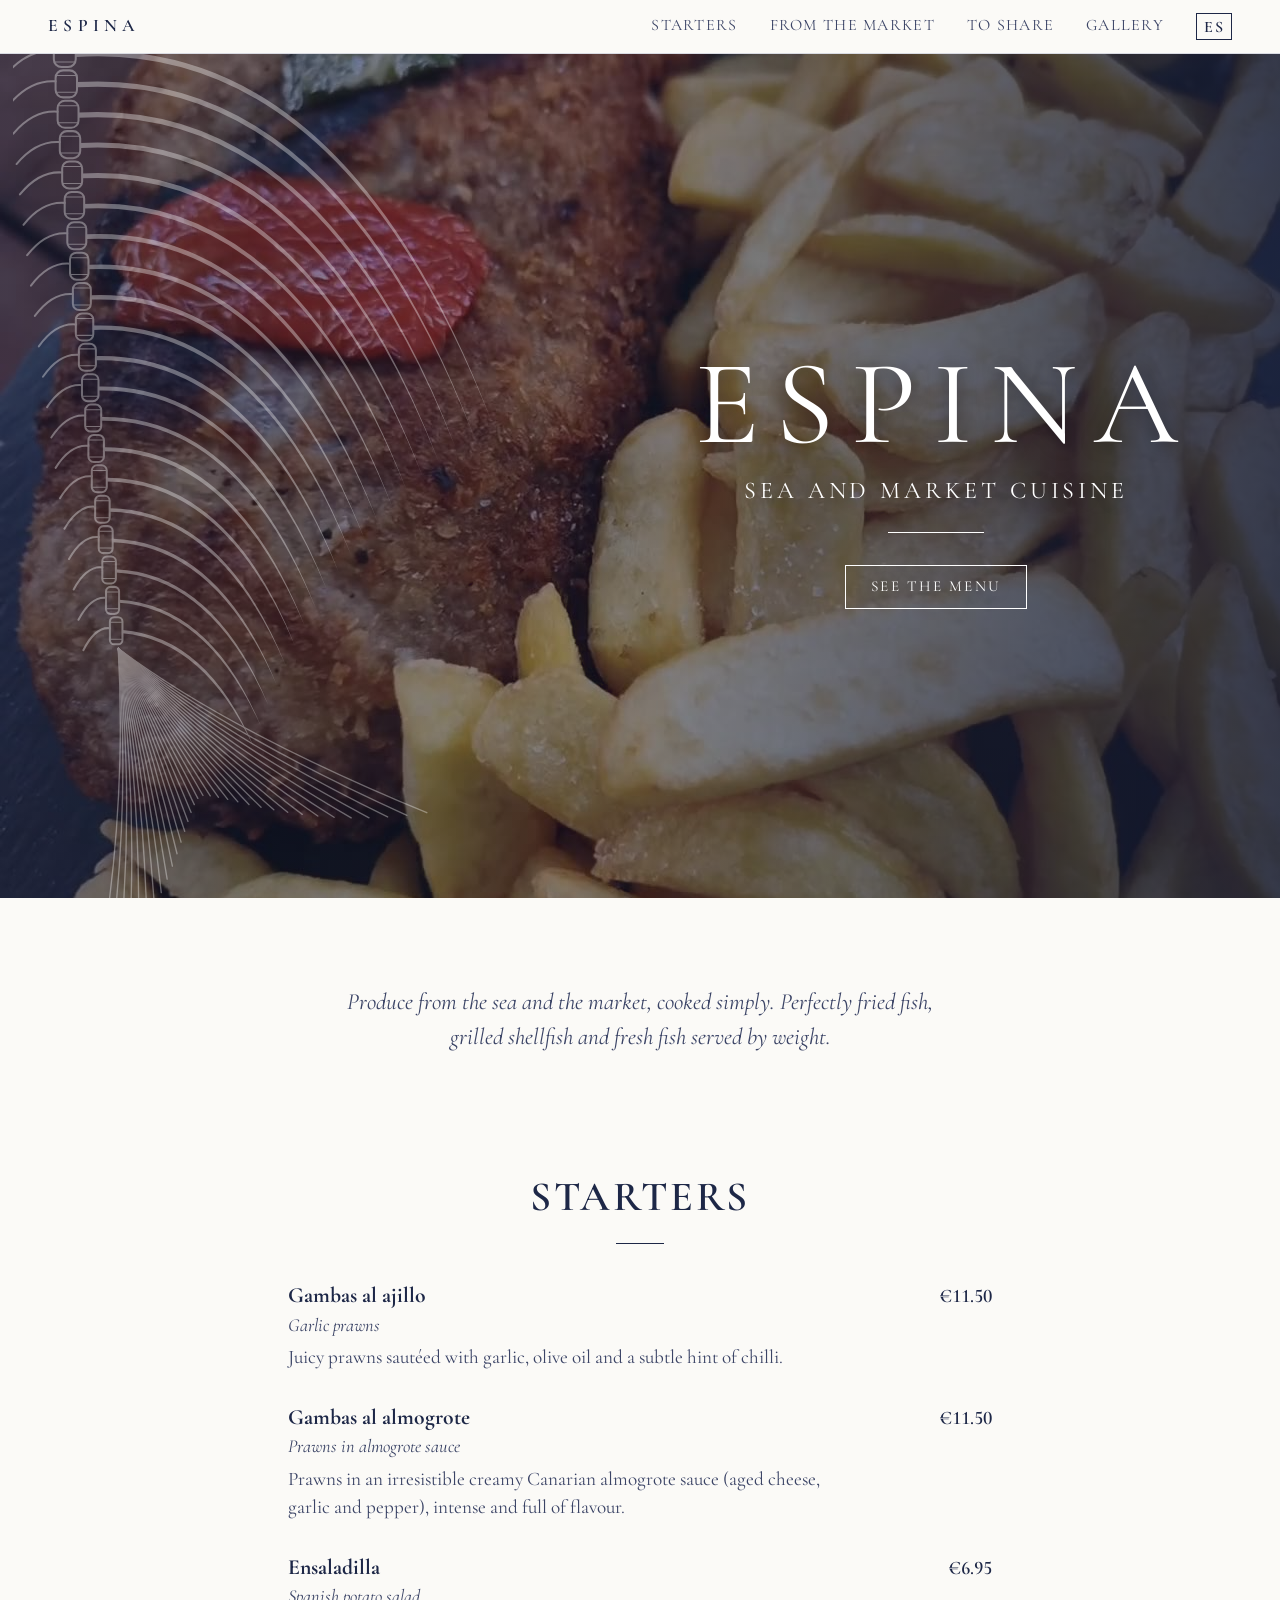
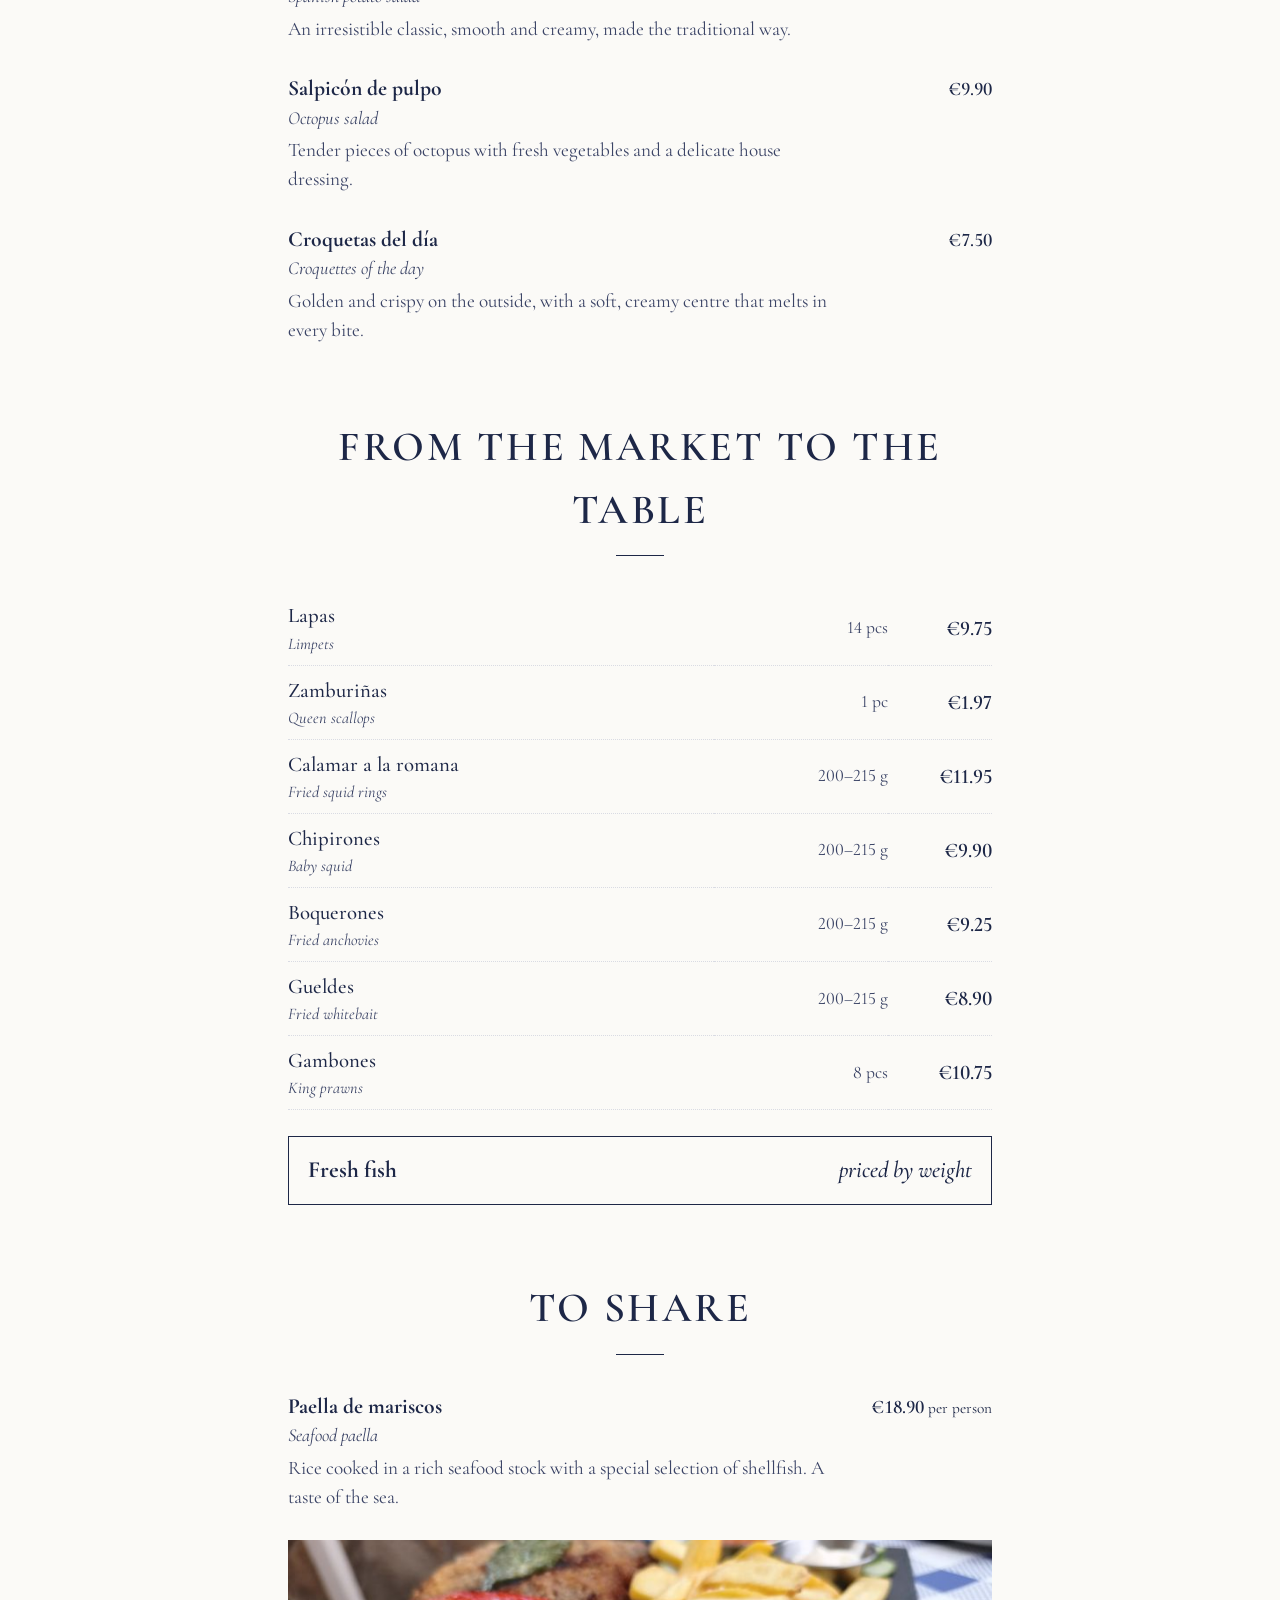
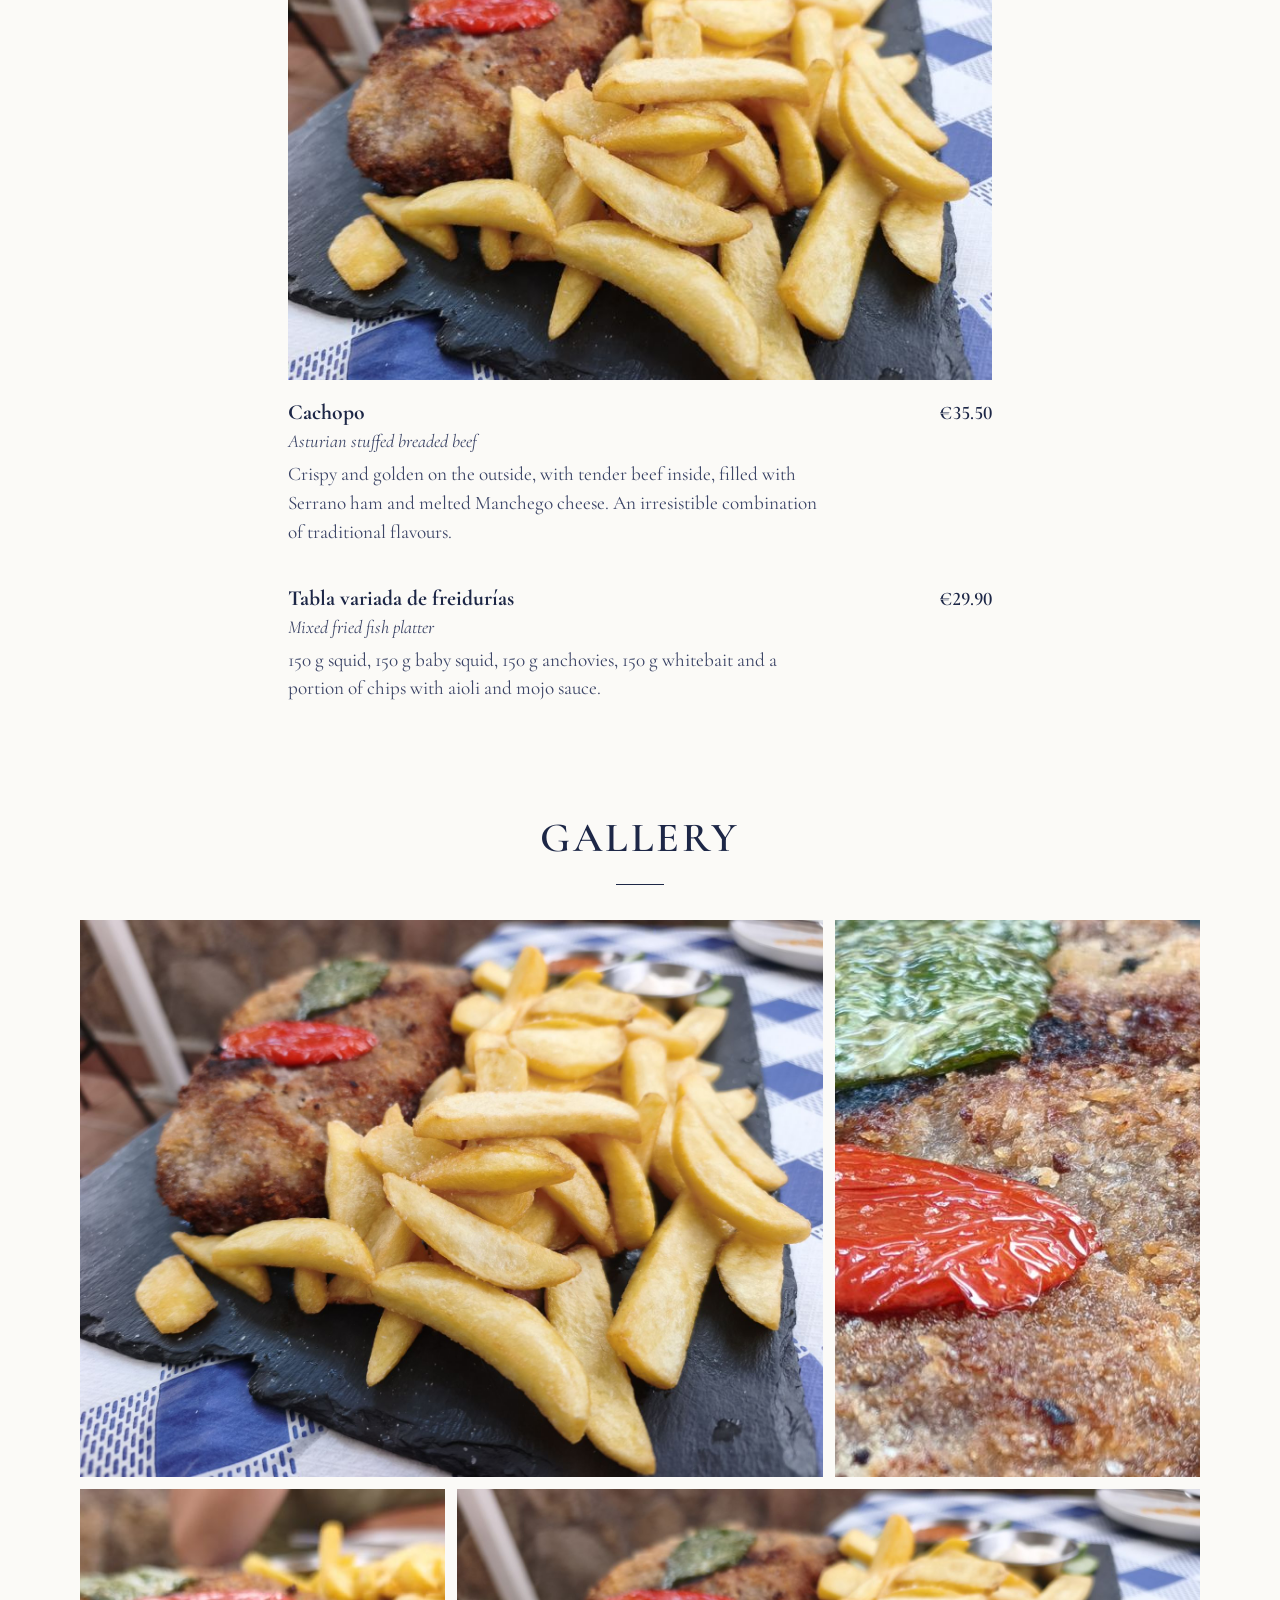
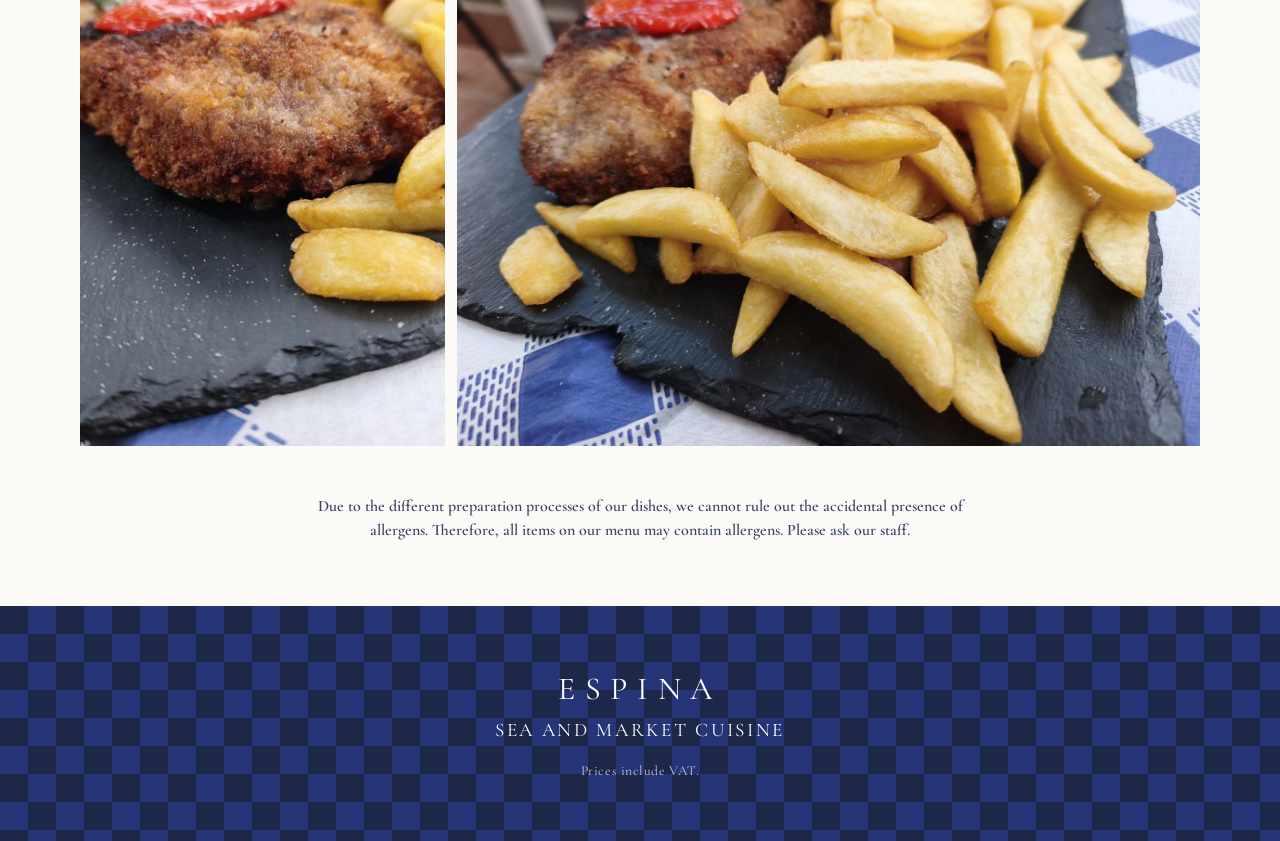
==== en/index.html @ ca4fada1 "Añade versión en inglés y selector de idioma ES/EN Co-Authored-By: Claude Opus 5.5 <noreply@anthropi" ====
<!doctype html>
<html lang="en">
<head>
  <meta charset="utf-8">
  <meta name="viewport" content="width=device-width, initial-scale=1">
  <title>Espina · Sea and market cuisine</title>
  <meta name="description" content="Espina, sea and market cuisine. Garlic prawns, limpets, queen scallops, fresh fish by weight, seafood paella and a mixed fried fish platter.">
  <meta property="og:title" content="Espina · Sea and market cuisine">
  <meta property="og:description" content="Produce from the sea and the market, straight to your table.">
  <meta property="og:image" content="../assets/img/cachopo-mesa.jpg">
  <link rel="alternate" hreflang="es" href="../">
  <link rel="alternate" hreflang="en" href="./">
  <link rel="icon" href="../assets/favicon.svg" type="image/svg+xml">
  <link rel="preconnect" href="https://fonts.googleapis.com">
  <link rel="preconnect" href="https://fonts.gstatic.com" crossorigin>
  <link href="https://fonts.googleapis.com/css2?family=Cormorant+Garamond:ital,wght@0,400;0,500;0,600;0,700;1,400&display=swap" rel="stylesheet">
  <link rel="stylesheet" href="../styles.css">
</head>
<body>
  <header class="nav">
    <a class="nav__brand" href="#home">Espina</a>
    <nav aria-label="Sections">
      <a href="#starters">Starters</a>
      <a href="#market"><span class="hide-sm">From the </span>market</a>
      <a href="#sharing"><span class="hide-sm">To </span>share</a>
      <a href="#gallery">Gallery</a>
      <a class="nav__lang" href="../" hreflang="es" lang="es" title="Versión en español">ES</a>
    </nav>
  </header>

  <main>
    <section class="hero" id="home">
      <video class="hero__video" autoplay muted loop playsinline preload="auto" poster="../assets/video/cabecera-poster.jpg" aria-hidden="true">
        <source src="../assets/video/cabecera.mp4" type="video/mp4">
      </video>
      <img class="hero__art" src="../assets/espina.svg" alt="">
      <div class="hero__text">
        <h1>Espina</h1>
        <p class="hero__tag">Sea and market cuisine</p>
        <span class="rule" aria-hidden="true"></span>
        <a class="btn" href="#menu">See the menu</a>
      </div>
    </section>

    <section class="intro">
      <p>Produce from the sea and the market, cooked simply. Perfectly fried fish, grilled shellfish and fresh fish served by weight.</p>
    </section>

    <div class="carta" id="menu">
      <section class="menu" id="starters">
        <h2>Starters</h2>
        <ul class="dishes">
          <li class="dish">
            <div class="dish__head"><h3>Gambas al ajillo <span class="dish__alt">Garlic prawns</span></h3><span class="price">€11.50</span></div>
            <p>Juicy prawns sautéed with garlic, olive oil and a subtle hint of chilli.</p>
          </li>
          <li class="dish">
            <div class="dish__head"><h3>Gambas al almogrote <span class="dish__alt">Prawns in almogrote sauce</span></h3><span class="price">€11.50</span></div>
            <p>Prawns in an irresistible creamy Canarian almogrote sauce (aged cheese, garlic and pepper), intense and full of flavour.</p>
          </li>
          <li class="dish">
            <div class="dish__head"><h3>Ensaladilla <span class="dish__alt">Spanish potato salad</span></h3><span class="price">€6.95</span></div>
            <p>An irresistible classic, smooth and creamy, made the traditional way.</p>
          </li>
          <li class="dish">
            <div class="dish__head"><h3>Salpicón de pulpo <span class="dish__alt">Octopus salad</span></h3><span class="price">€9.90</span></div>
            <p>Tender pieces of octopus with fresh vegetables and a delicate house dressing.</p>
          </li>
          <li class="dish">
            <div class="dish__head"><h3>Croquetas del día <span class="dish__alt">Croquettes of the day</span></h3><span class="price">€7.50</span></div>
            <p>Golden and crispy on the outside, with a soft, creamy centre that melts in every bite.</p>
          </li>
        </ul>
      </section>

      <section class="menu" id="market">
        <h2>From the market to the table</h2>
        <table class="market">
          <caption class="sr-only">Market dishes with quantity and price</caption>
          <thead class="sr-only"><tr><th>Dish</th><th>Quantity</th><th>Price</th></tr></thead>
          <tbody>
            <tr><th scope="row">Lapas <span class="dish__alt">Limpets</span></th><td>14 pcs</td><td class="price">€9.75</td></tr>
            <tr><th scope="row">Zamburiñas <span class="dish__alt">Queen scallops</span></th><td>1 pc</td><td class="price">€1.97</td></tr>
            <tr><th scope="row">Calamar a la romana <span class="dish__alt">Fried squid rings</span></th><td>200–215 g</td><td class="price">€11.95</td></tr>
            <tr><th scope="row">Chipirones <span class="dish__alt">Baby squid</span></th><td>200–215 g</td><td class="price">€9.90</td></tr>
            <tr><th scope="row">Boquerones <span class="dish__alt">Fried anchovies</span></th><td>200–215 g</td><td class="price">€9.25</td></tr>
            <tr><th scope="row">Gueldes <span class="dish__alt">Fried whitebait</span></th><td>200–215 g</td><td class="price">€8.90</td></tr>
            <tr><th scope="row">Gambones <span class="dish__alt">King prawns</span></th><td>8 pcs</td><td class="price">€10.75</td></tr>
          </tbody>
        </table>
        <div class="fresh">
          <span>Fresh fish</span>
          <span>priced by weight</span>
        </div>
      </section>

      <section class="menu" id="sharing">
        <h2>To share</h2>
        <ul class="dishes">
          <li class="dish">
            <div class="dish__head"><h3>Paella de mariscos <span class="dish__alt">Seafood paella</span></h3><span class="price">€18.90 <small>per person</small></span></div>
            <p>Rice cooked in a rich seafood stock with a special selection of shellfish. A taste of the sea.</p>
          </li>
          <li class="dish dish--featured">
            <figure class="dish__photo">
              <img src="../assets/img/cachopo-pizarra-800.jpg" srcset="../assets/img/cachopo-pizarra-800.jpg 800w, ../assets/img/cachopo-pizarra.jpg 1600w" sizes="(max-width: 760px) 100vw, 44rem" width="1600" height="1200" loading="lazy" alt="Breaded cachopo served on slate with chips and roasted red and green peppers">
            </figure>
            <div class="dish__head"><h3>Cachopo <span class="dish__alt">Asturian stuffed breaded beef</span></h3><span class="price">€35.50</span></div>
            <p>Crispy and golden on the outside, with tender beef inside, filled with Serrano ham and melted Manchego cheese. An irresistible combination of traditional flavours.</p>
          </li>
          <li class="dish">
            <div class="dish__head"><h3>Tabla variada de freidurías <span class="dish__alt">Mixed fried fish platter</span></h3><span class="price">€29.90</span></div>
            <p>150 g squid, 150 g baby squid, 150 g anchovies, 150 g whitebait and a portion of chips with aioli and mojo sauce.</p>
          </li>
        </ul>
      </section>
    </div>

    <section class="gallery" id="gallery">
      <h2>Gallery</h2>
      <div class="gallery__grid">
        <a class="gallery__item gallery__item--wide" href="../assets/img/cachopo-mesa.jpg"><img src="../assets/img/cachopo-mesa-800.jpg" srcset="../assets/img/cachopo-mesa-800.jpg 800w, ../assets/img/cachopo-mesa.jpg 1600w" sizes="(max-width: 760px) 100vw, 66vw" width="1600" height="1200" loading="lazy" alt="Cachopo with chips on slate on the blue checked tablecloth"></a>
        <a class="gallery__item" href="../assets/img/cachopo-detalle.jpg"><img src="../assets/img/cachopo-detalle-800.jpg" width="800" height="600" loading="lazy" alt="Close-up of the crispy coating with roasted peppers"></a>
        <a class="gallery__item" href="../assets/img/cachopo-patatas.jpg"><img src="../assets/img/cachopo-patatas-800.jpg" width="800" height="600" loading="lazy" alt="Golden cachopo next to homemade chips"></a>
        <a class="gallery__item gallery__item--wide" href="../assets/img/cachopo-pizarra.jpg"><img src="../assets/img/cachopo-pizarra-800.jpg" srcset="../assets/img/cachopo-pizarra-800.jpg 800w, ../assets/img/cachopo-pizarra.jpg 1600w" sizes="(max-width: 760px) 100vw, 66vw" width="1600" height="1200" loading="lazy" alt="A serving of cachopo on slate"></a>
      </div>
    </section>

    <aside class="allergens">
      <p>Due to the different preparation processes of our dishes, we cannot rule out the accidental presence of allergens. Therefore, all items on our menu may contain allergens. Please ask our staff.</p>
    </aside>
  </main>

  <footer class="footer">
    <p class="footer__brand">Espina</p>
    <p>Sea and market cuisine</p>
    <p class="footer__small">Prices include VAT.</p>
  </footer>
  <script>
    // Respect "reduce motion": keep the header on the still image.
    if (window.matchMedia('(prefers-reduced-motion: reduce)').matches) {
      const v = document.querySelector('.hero__video');
      if (v) { v.removeAttribute('autoplay'); v.pause(); }
    }
  </script>
</body>
</html>
---- styles.css ----
:root {
  --navy: #1d2747;
  --navy-soft: #3b4466;
  --paper: #fbfaf7;
  --line: #d9dbe3;
  --tile: #2b3f9e;
  --serif: "Cormorant Garamond", Garamond, "Times New Roman", serif;
}

* { box-sizing: border-box; }
html { scroll-behavior: smooth; }
body {
  margin: 0;
  background: var(--paper);
  color: var(--navy);
  font-family: var(--serif);
  font-size: 1.2rem;
  line-height: 1.5;
  -webkit-font-smoothing: antialiased;
}
h1, h2, h3 { font-weight: 600; margin: 0; }
a { color: inherit; }

.sr-only {
  position: absolute; width: 1px; height: 1px; padding: 0; margin: -1px;
  overflow: hidden; clip: rect(0 0 0 0); white-space: nowrap; border: 0;
}

/* Navegación */
.nav {
  position: sticky; top: 0; z-index: 10;
  display: flex; align-items: center; justify-content: space-between; gap: 1rem;
  padding: .8rem clamp(1rem, 4vw, 3rem);
  background: rgba(251, 250, 247, .92);
  backdrop-filter: blur(6px);
  border-bottom: 1px solid var(--line);
}
.nav__brand {
  text-decoration: none; text-transform: uppercase;
  letter-spacing: .3em; font-size: 1.1rem; font-weight: 600;
}
.nav nav { display: flex; gap: clamp(.8rem, 2.5vw, 2rem); }
.nav nav a {
  text-decoration: none; font-size: 1rem; letter-spacing: .08em;
  text-transform: uppercase; color: var(--navy-soft); white-space: nowrap;
}
.nav nav a:hover { color: var(--navy); text-decoration: underline; text-underline-offset: 4px; }

/* Portada */
.hero {
  position: relative; overflow: hidden;
  min-height: calc(100svh - 56px);
  min-height: max(30rem, calc(100svh - 56px));
  display: grid; place-items: center end;
  padding: 3rem clamp(1rem, 8vw, 8rem);
  background: var(--navy);
  color: #fff;
  isolation: isolate;
}
.hero__video {
  position: absolute; inset: 0; z-index: -2;
  width: 100%; height: 100%; object-fit: cover;
}
.hero::before {
  content: ""; position: absolute; inset: 0; z-index: -1;
  background:
    linear-gradient(90deg, rgba(20,27,52,.6) 0%, rgba(20,27,52,.45) 45%, rgba(20,27,52,.85) 100%);
}
.hero__art {
  position: absolute; left: 1%; top: -3%;
  height: 125%; width: auto; max-width: none;
  filter: brightness(0) invert(1);
  opacity: .35;
}
.hero__text { position: relative; text-align: center; text-shadow: 0 2px 18px rgba(0,0,0,.35); }
.hero h1 {
  font-size: clamp(3.4rem, 10vw, 7.5rem); font-weight: 400;
  text-transform: uppercase; letter-spacing: .14em; line-height: 1;
  margin-right: -.14em;
}
.hero__tag {
  margin: .6rem 0 0; text-transform: uppercase;
  letter-spacing: .16em; font-size: clamp(1rem, 2.4vw, 1.5rem);
}
.rule { display: block; width: 6rem; height: 1px; background: currentColor; margin: 1.4rem auto 2rem; }
.btn {
  display: inline-block; padding: .6rem 1.6rem;
  border: 1px solid currentColor; text-decoration: none;
  text-transform: uppercase; letter-spacing: .14em; font-size: .95rem;
  transition: background .2s, color .2s;
}
.btn:hover, .btn:focus-visible { background: #fff; color: var(--navy); text-shadow: none; }

.intro {
  max-width: 40rem; margin: 0 auto; padding: 4rem 1rem 1rem;
  text-align: center; font-size: 1.45rem; font-style: italic; color: var(--navy-soft);
}

/* Carta */
.carta {
  max-width: 46rem; margin: 0 auto; padding: 1rem 1rem 2rem;
}
.menu { padding: 3.5rem 0 1rem; scroll-margin-top: 60px; }
.menu h2 {
  text-align: center; text-transform: uppercase;
  font-size: clamp(1.8rem, 5vw, 2.6rem); letter-spacing: .06em;
  margin-bottom: 2.2rem;
}
.menu h2::after {
  content: ""; display: block; width: 3rem; height: 1px;
  background: var(--navy); margin: .9rem auto 0;
}

.dishes { list-style: none; margin: 0; padding: 0; display: grid; gap: 1.8rem; }
.dish__head { display: flex; align-items: baseline; gap: .6rem; }
.dish__head h3 { font-size: 1.35rem; font-weight: 700; }
.dish__head .price { margin-left: auto; }
.dish__alt { display: block; font-size: .85em; font-weight: 400; font-style: italic; color: var(--navy-soft); }
.market .dish__alt { font-size: .78em; }
.nav nav a.nav__lang {
  border: 1px solid currentColor; padding: .05rem .45rem; color: var(--navy); font-weight: 600;
}
.dish p { margin: .25rem 0 0; max-width: 34rem; color: var(--navy-soft); }
.dish__photo { margin: 0 0 1rem; overflow: hidden; }
.dish__photo img { display: block; width: 100%; height: auto; aspect-ratio: 16 / 10; object-fit: cover; }
.dish--featured { padding-bottom: .4rem; }

.price { font-variant-numeric: lining-nums tabular-nums; font-weight: 600; white-space: nowrap; }
.price small { font-weight: 400; font-size: .8em; }

.market { width: 100%; border-collapse: collapse; font-size: 1.3rem; }
.market th, .market td { padding: .55rem 0; border-bottom: 1px dotted var(--line); }
.market th { text-align: left; font-weight: 500; }
.market td { text-align: right; color: var(--navy-soft); font-size: 1.1rem; font-variant-numeric: lining-nums; }
.market td.price { color: var(--navy); font-size: 1.3rem; width: 6.5rem; }

.fresh {
  display: flex; justify-content: space-between; align-items: baseline; gap: 1rem;
  margin-top: 1.6rem; padding: 1rem 1.2rem;
  border: 1px solid var(--navy);
  font-size: 1.45rem; font-weight: 700;
}
.fresh span:last-child { font-style: italic; font-weight: 500; }

/* Galería */
.gallery { max-width: 72rem; margin: 0 auto; padding: 3.5rem 1rem 1rem; scroll-margin-top: 60px; }
.gallery h2 {
  text-align: center; text-transform: uppercase;
  font-size: clamp(1.8rem, 5vw, 2.6rem); letter-spacing: .06em; margin-bottom: 2.2rem;
}
.gallery h2::after { content: ""; display: block; width: 3rem; height: 1px; background: var(--navy); margin: .9rem auto 0; }
.gallery__grid { display: grid; grid-template-columns: repeat(3, 1fr); gap: .75rem; }
.gallery__item { display: block; overflow: hidden; background: var(--line); }
.gallery__item--wide { grid-column: span 2; }
.gallery__item img {
  display: block; width: 100%; height: 100%; aspect-ratio: 4 / 3; object-fit: cover;
  transition: transform .5s ease;
}
.gallery__item:hover img, .gallery__item:focus-visible img { transform: scale(1.04); }

.allergens {
  max-width: 46rem; margin: 2rem auto 4rem; padding: 0 1rem;
  text-align: center; font-size: 1rem; font-weight: 600; color: var(--navy-soft);
}

/* Pie: guiño al mantel de cuadros azules */
.footer {
  color: #fff; text-align: center; padding: 3.5rem 1rem;
  background-color: var(--navy);
  background-image:
    linear-gradient(45deg, rgba(43,63,158,.55) 25%, transparent 25%, transparent 75%, rgba(43,63,158,.55) 75%),
    linear-gradient(45deg, rgba(43,63,158,.55) 25%, transparent 25%, transparent 75%, rgba(43,63,158,.55) 75%);
  background-size: 56px 56px;
  background-position: 0 0, 28px 28px;
}
.footer p { margin: .2rem 0; letter-spacing: .14em; text-transform: uppercase; }
.footer__brand { font-size: 2rem; letter-spacing: .3em !important; }
.footer__small { font-size: .85rem; opacity: .75; text-transform: none !important; letter-spacing: .04em !important; margin-top: 1rem !important; }

@media (max-width: 640px) {
  body { font-size: 1.12rem; }
  .nav nav a { font-size: .8rem; letter-spacing: .04em; }
  .hide-sm { display: none; }
  .nav { flex-direction: column; gap: .35rem; padding: .55rem 1rem; }
  .nav nav { width: 100%; justify-content: space-between; gap: .5rem; }
  .menu, .gallery { scroll-margin-top: 84px; }
  .nav__brand { font-size: .95rem; letter-spacing: .2em; }
  .hero { place-items: end center; padding-bottom: 4rem; }
  .hero__art { height: 95%; left: -25%; opacity: .3; }
  .hero::before { background: linear-gradient(180deg, rgba(20,27,52,.3) 0%, rgba(20,27,52,.8) 100%); }
  .gallery__grid { grid-template-columns: 1fr 1fr; gap: .5rem; }
  .gallery__item--wide { grid-column: span 2; }
  .market { font-size: 1.15rem; }
  .market td { font-size: 1rem; }
  .market td.price { width: 5.5rem; font-size: 1.15rem; }
}

@media (prefers-reduced-motion: reduce) {
  html { scroll-behavior: auto; }
  .gallery__item img { transition: none; }
}
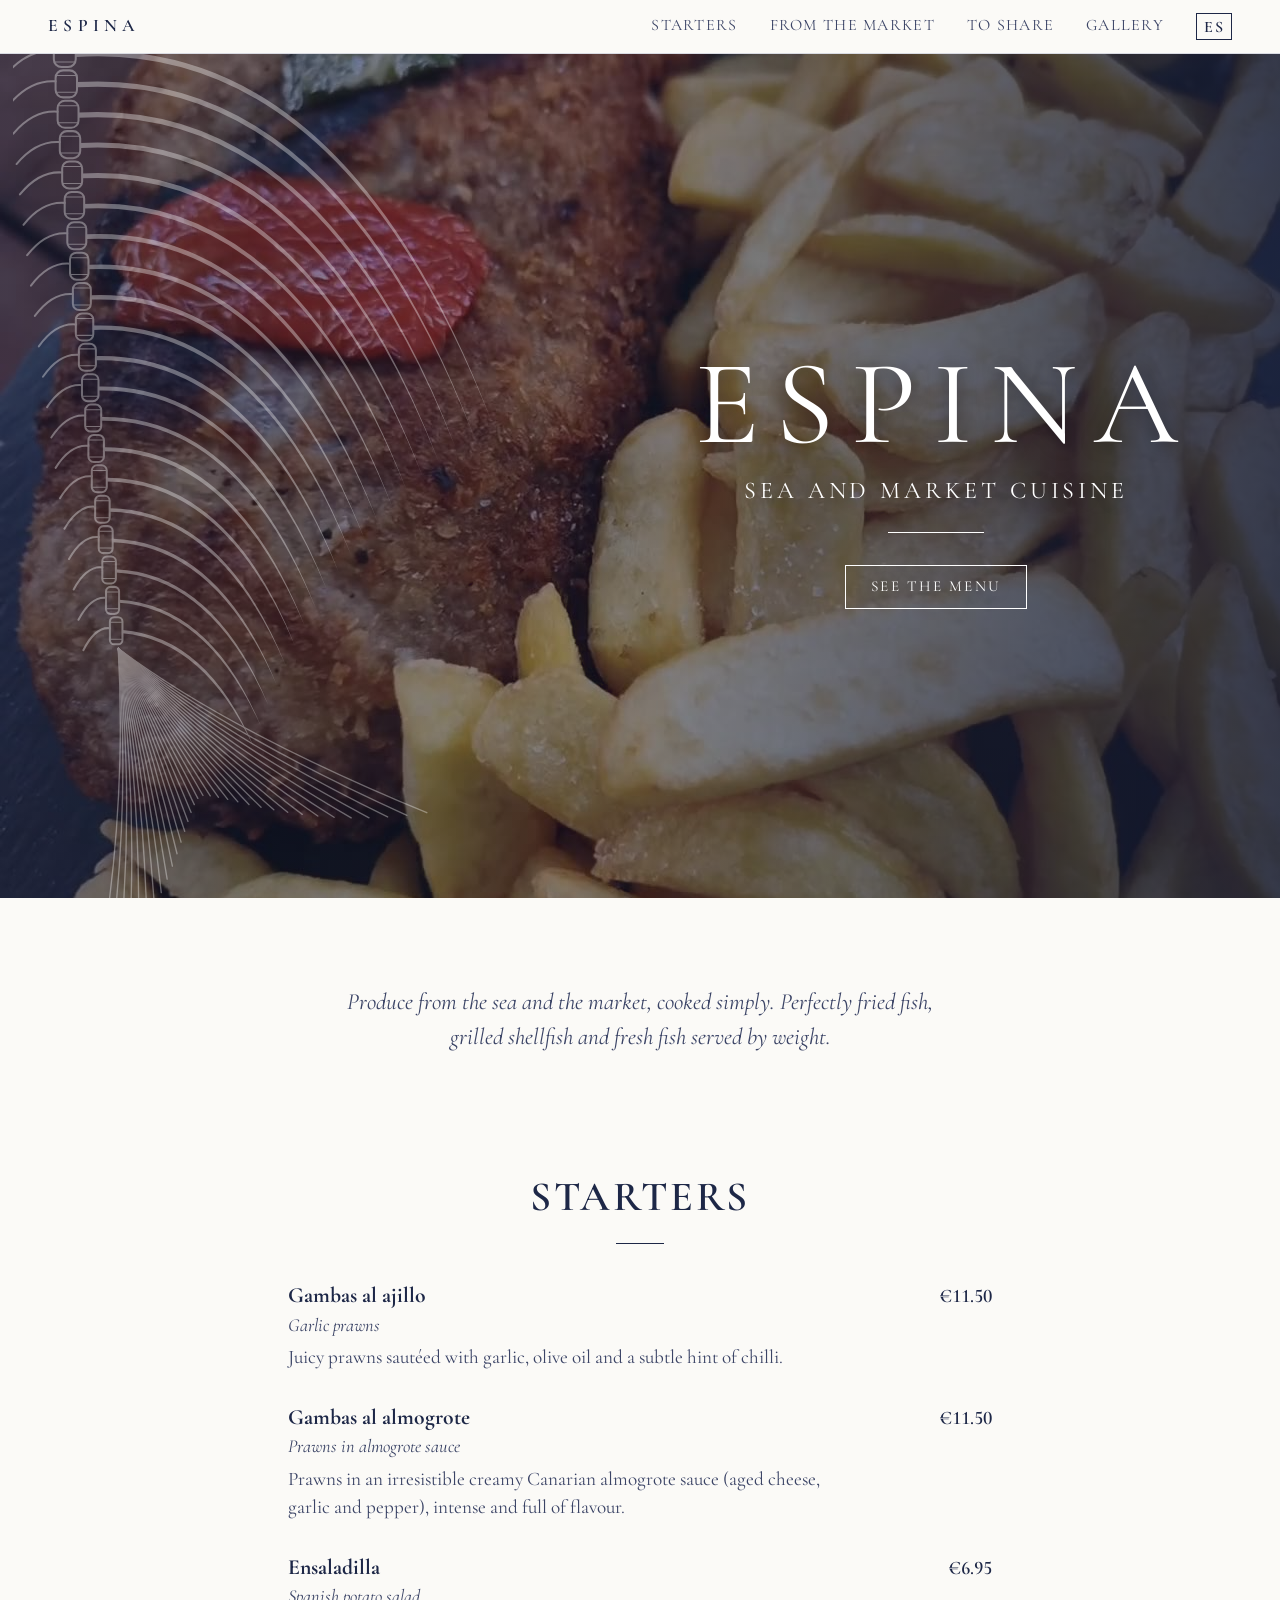
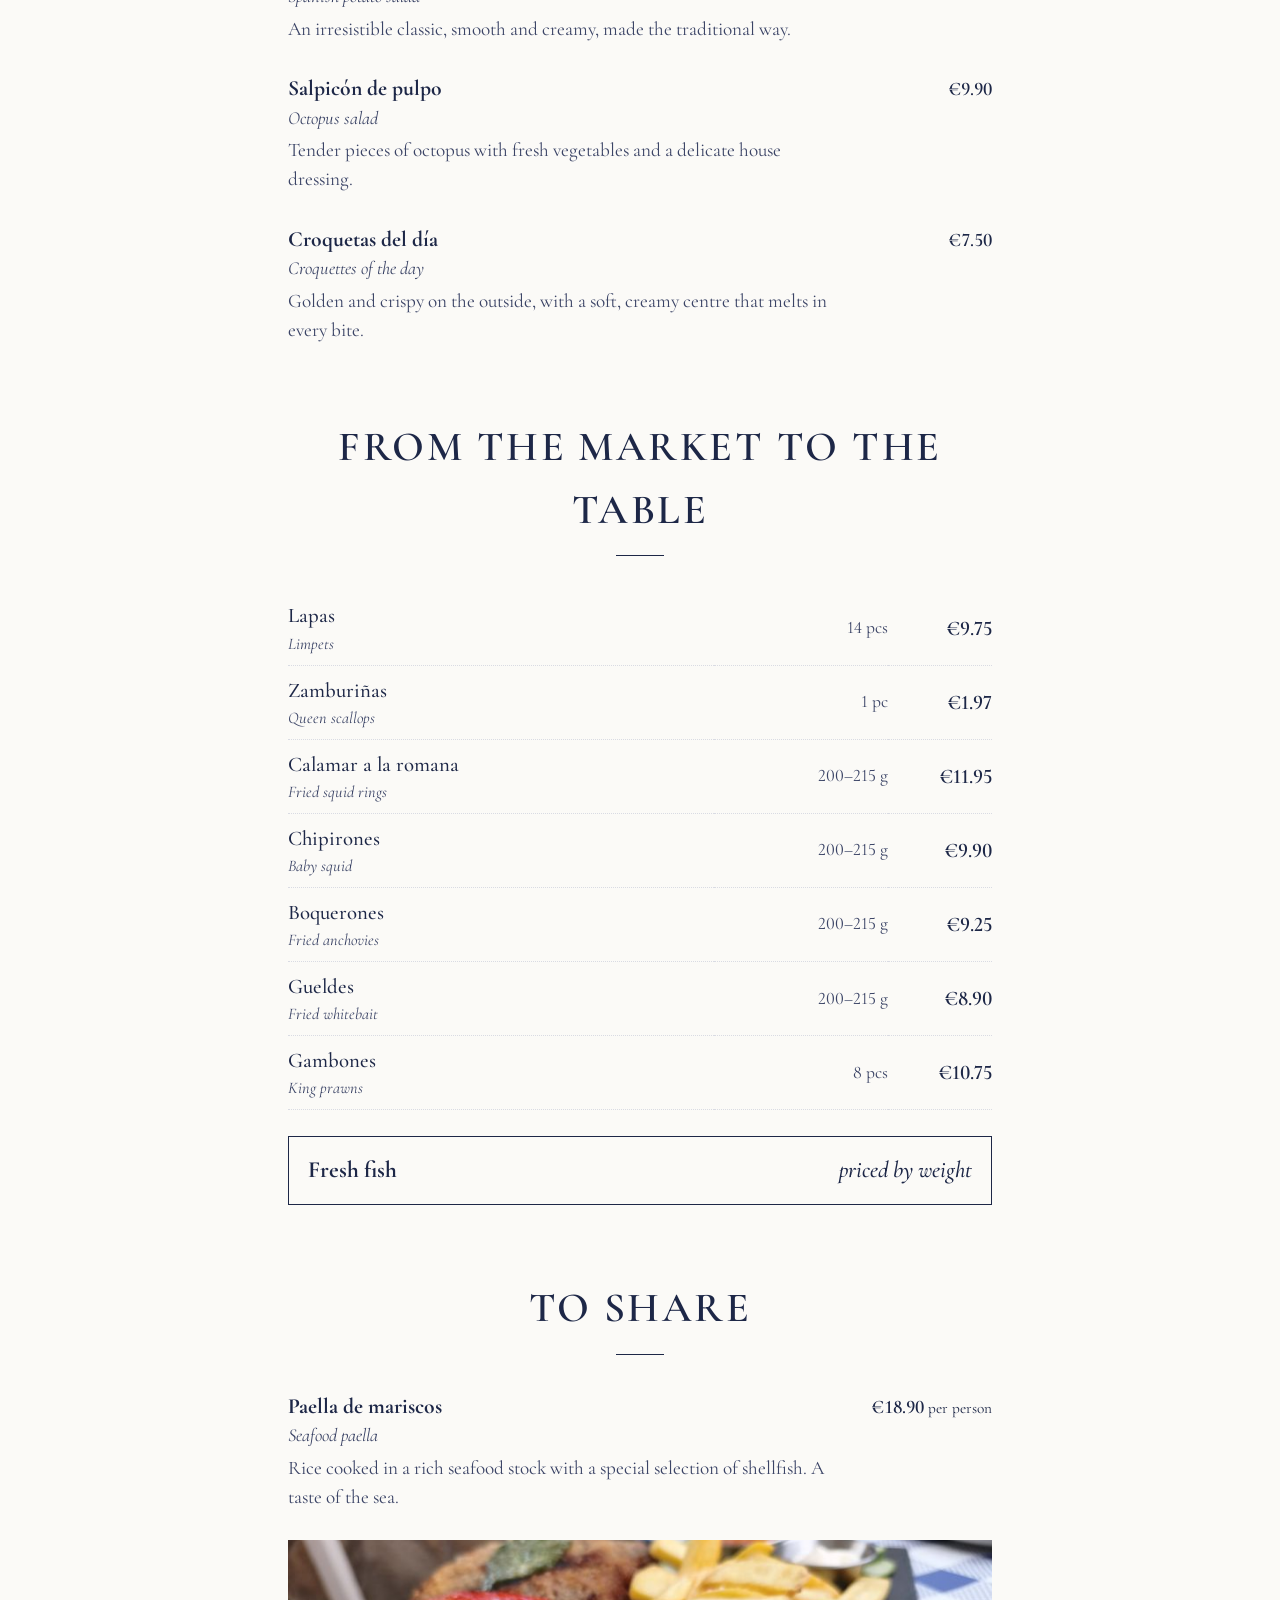
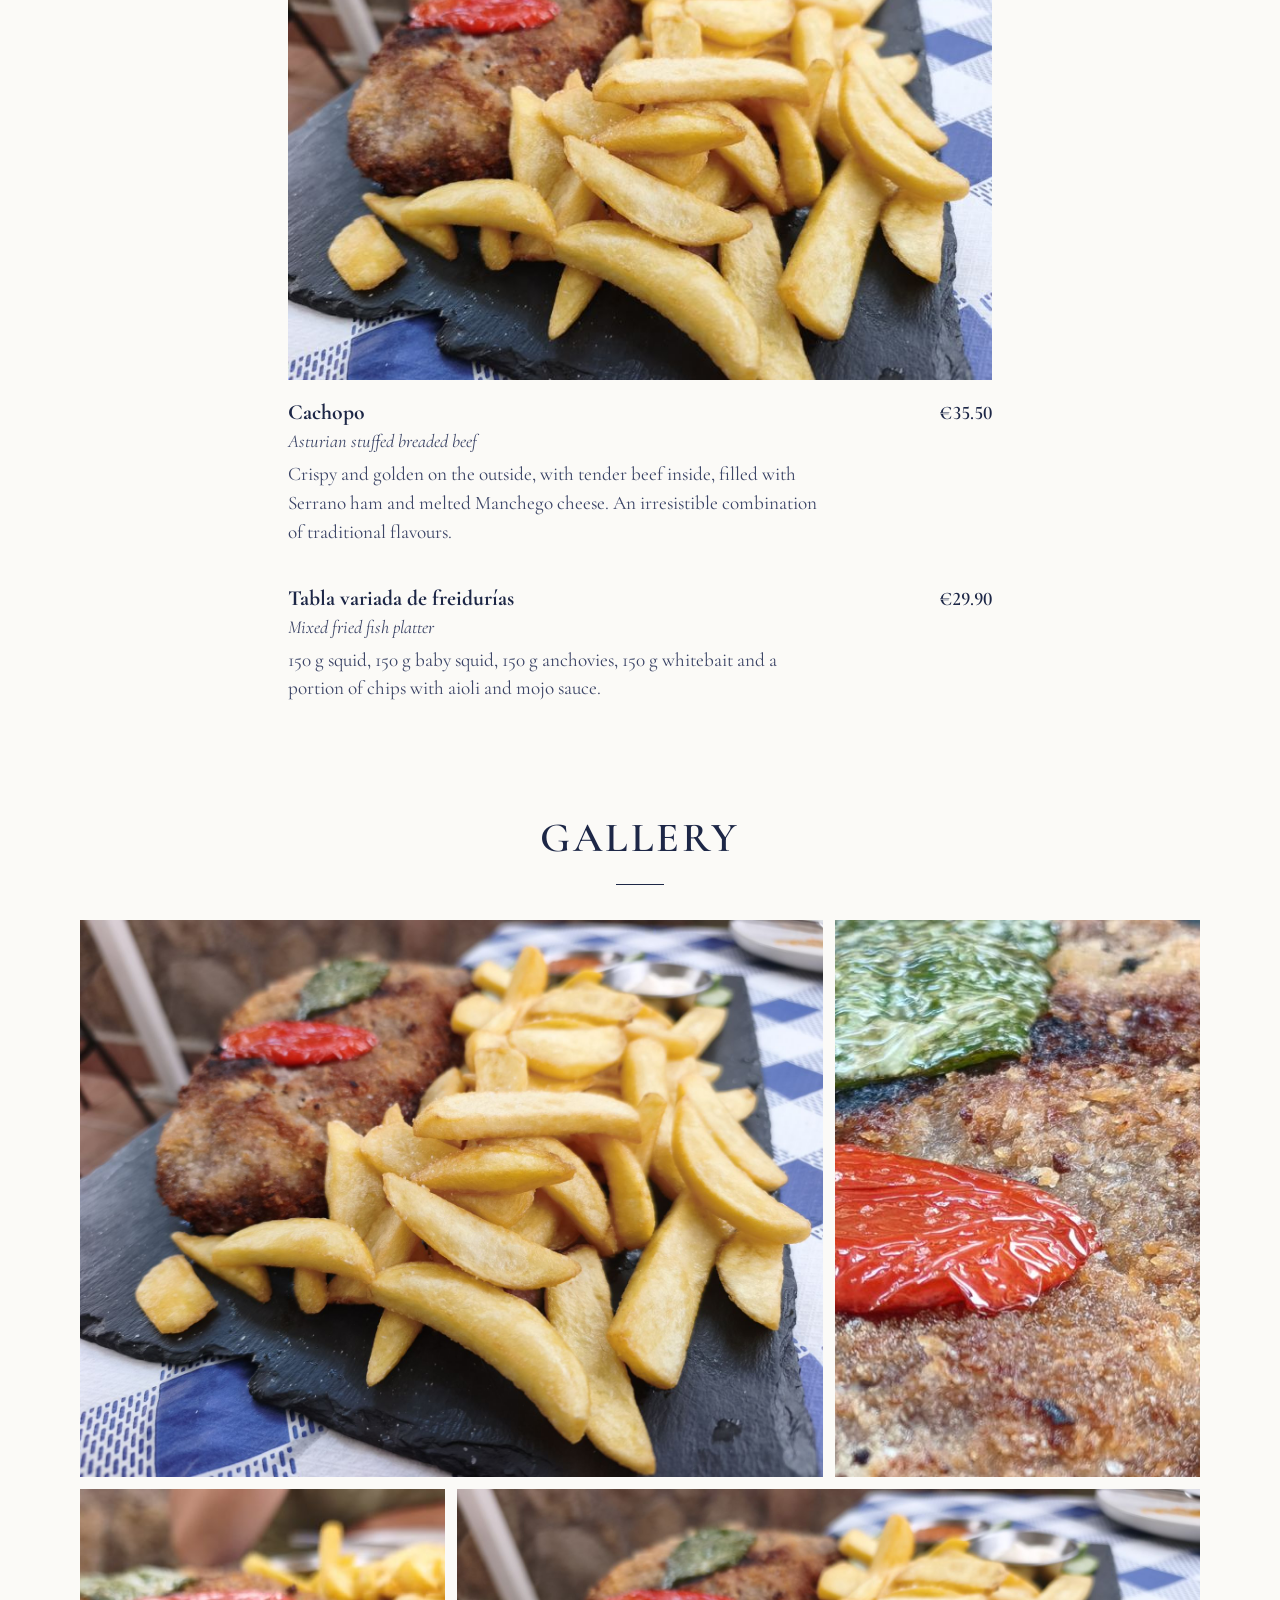
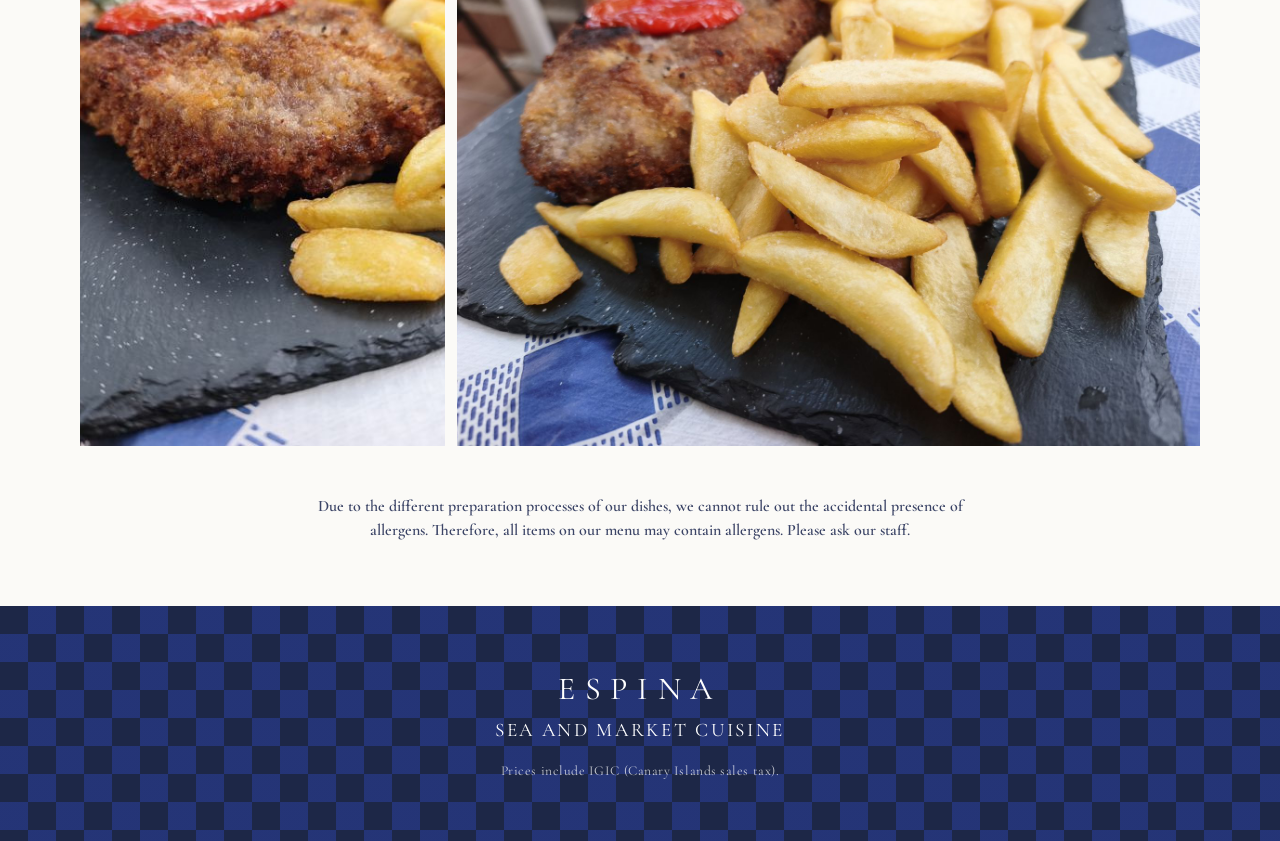
==== commit f3b2e820: "Precios con IGIC incluido en lugar de IVA Co-Authored-By: Claude Opus 5.5 <noreply@anthropic.com> Cl" ====
--- a/en/index.html
+++ b/en/index.html
@@ -134,7 +134,7 @@
   <footer class="footer">
     <p class="footer__brand">Espina</p>
     <p>Sea and market cuisine</p>
-    <p class="footer__small">Prices include VAT.</p>
+    <p class="footer__small">Prices include IGIC (Canary Islands sales tax).</p>
   </footer>
   <script>
     // Respect "reduce motion": keep the header on the still image.
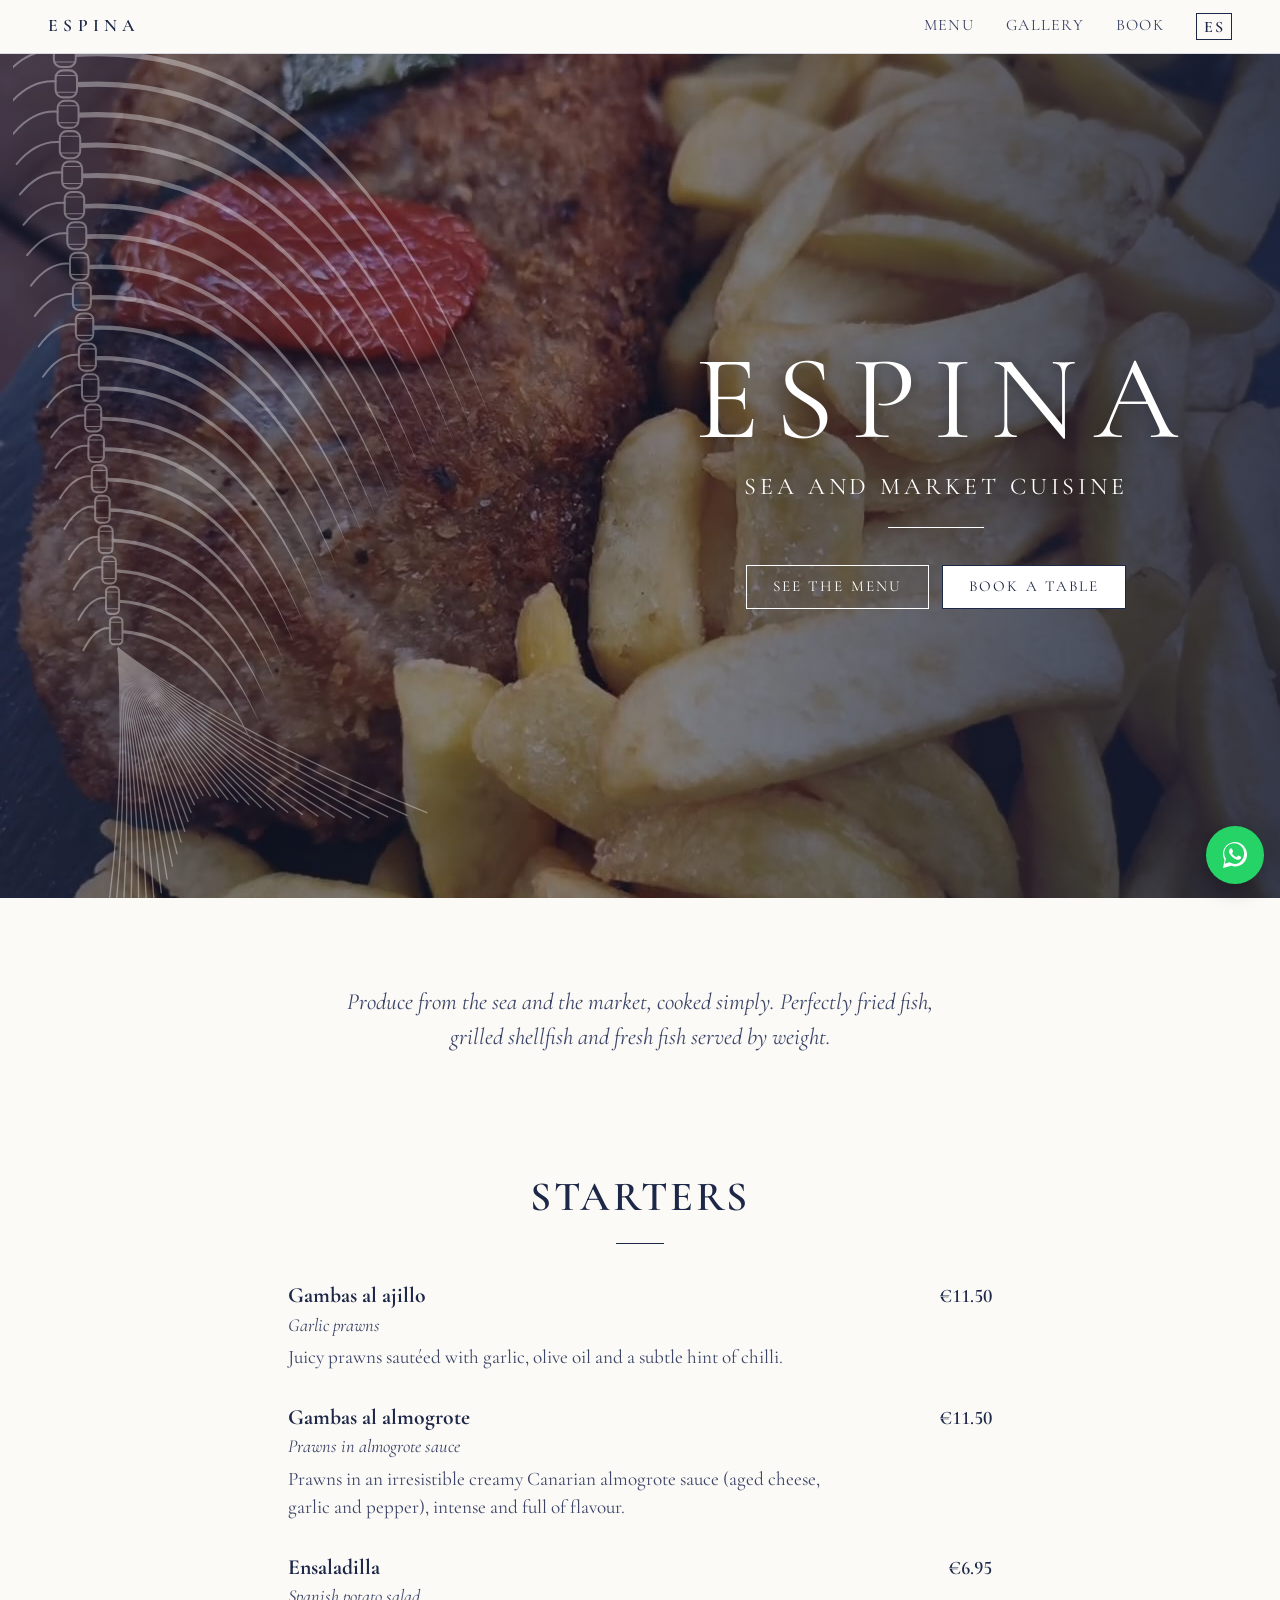
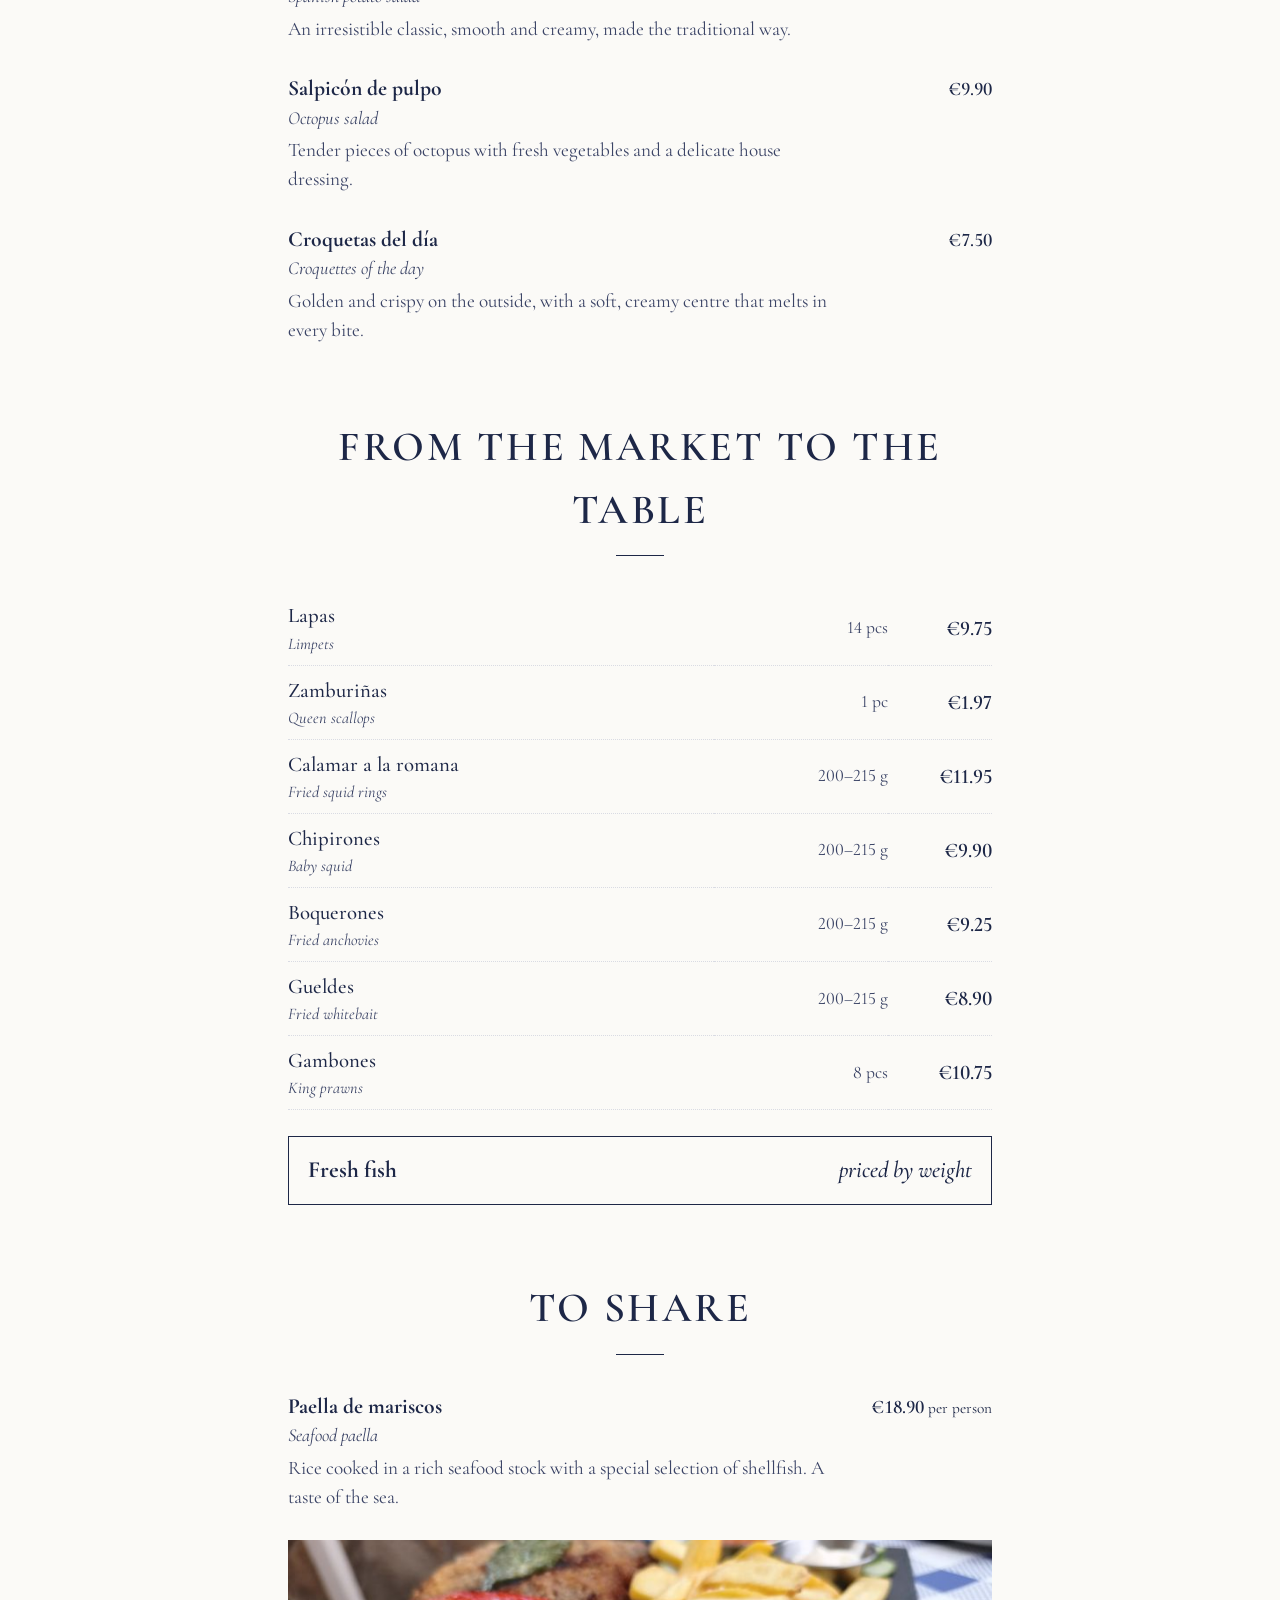
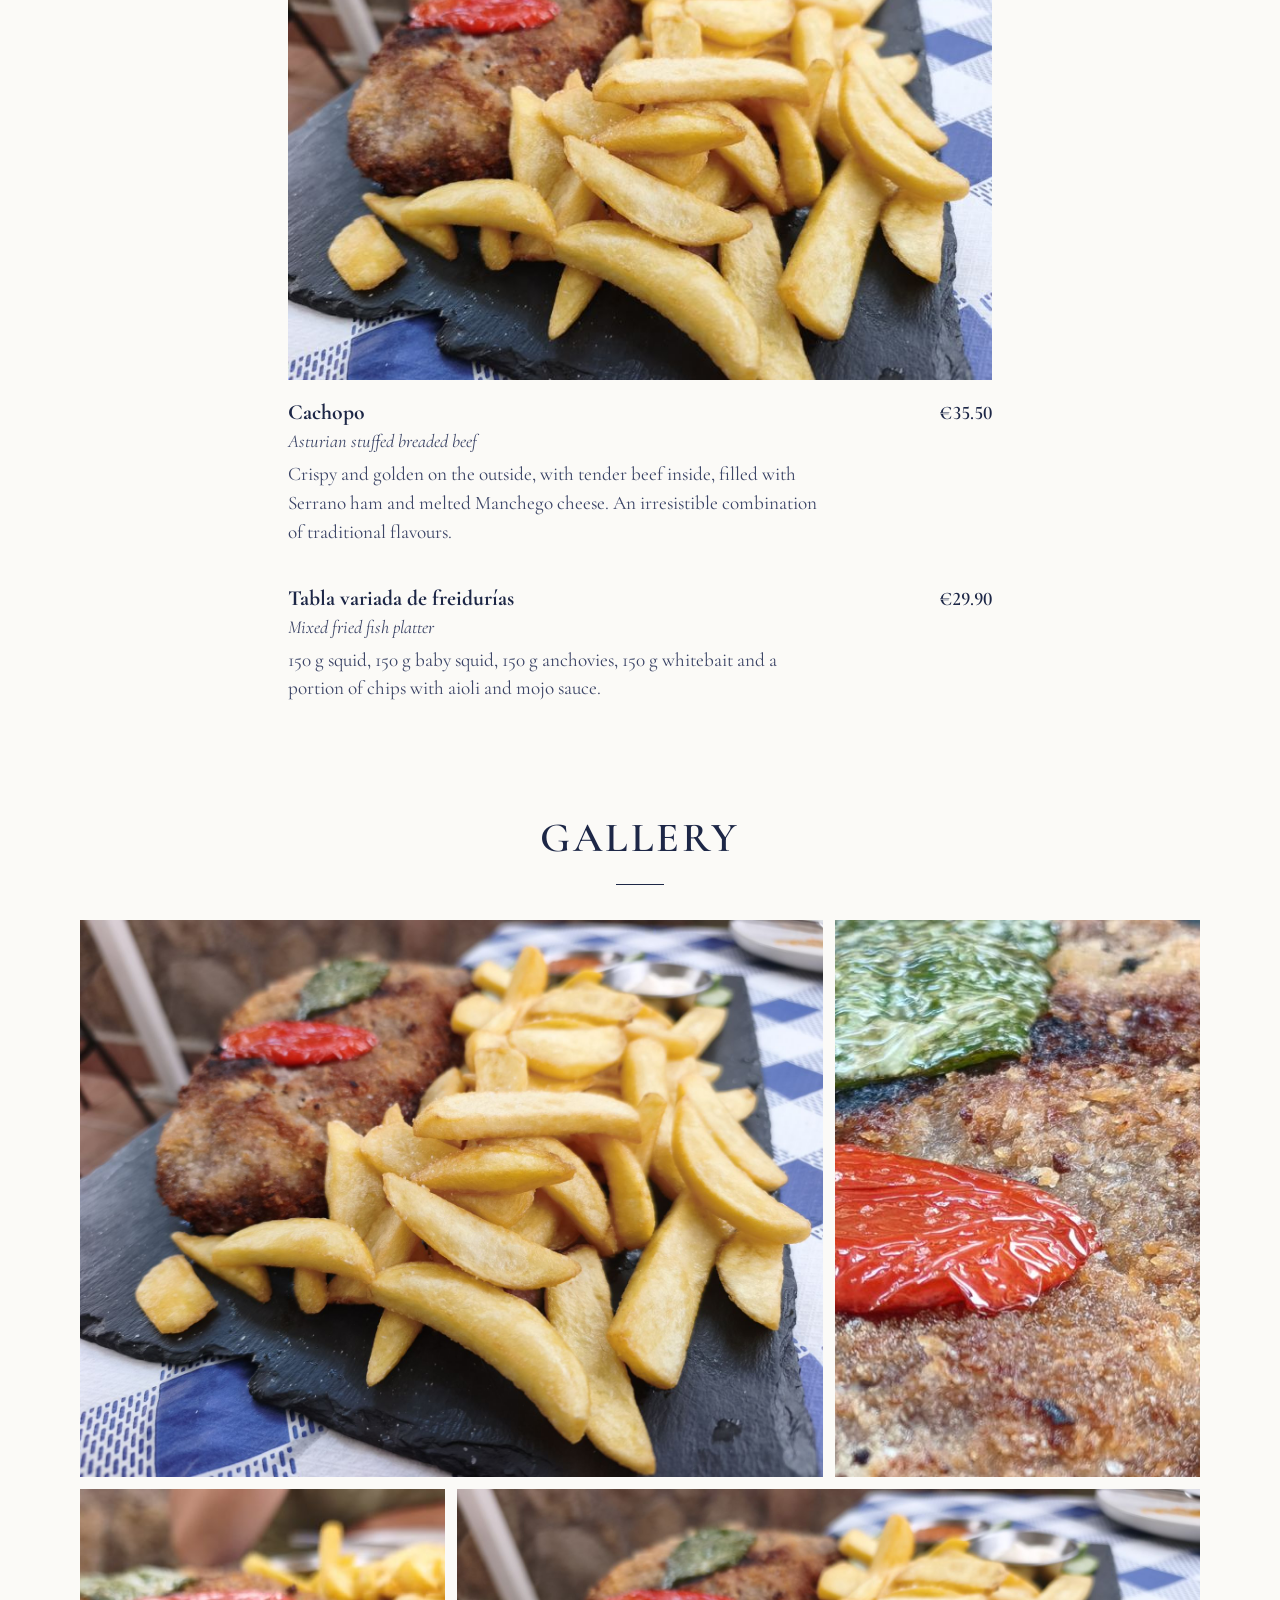
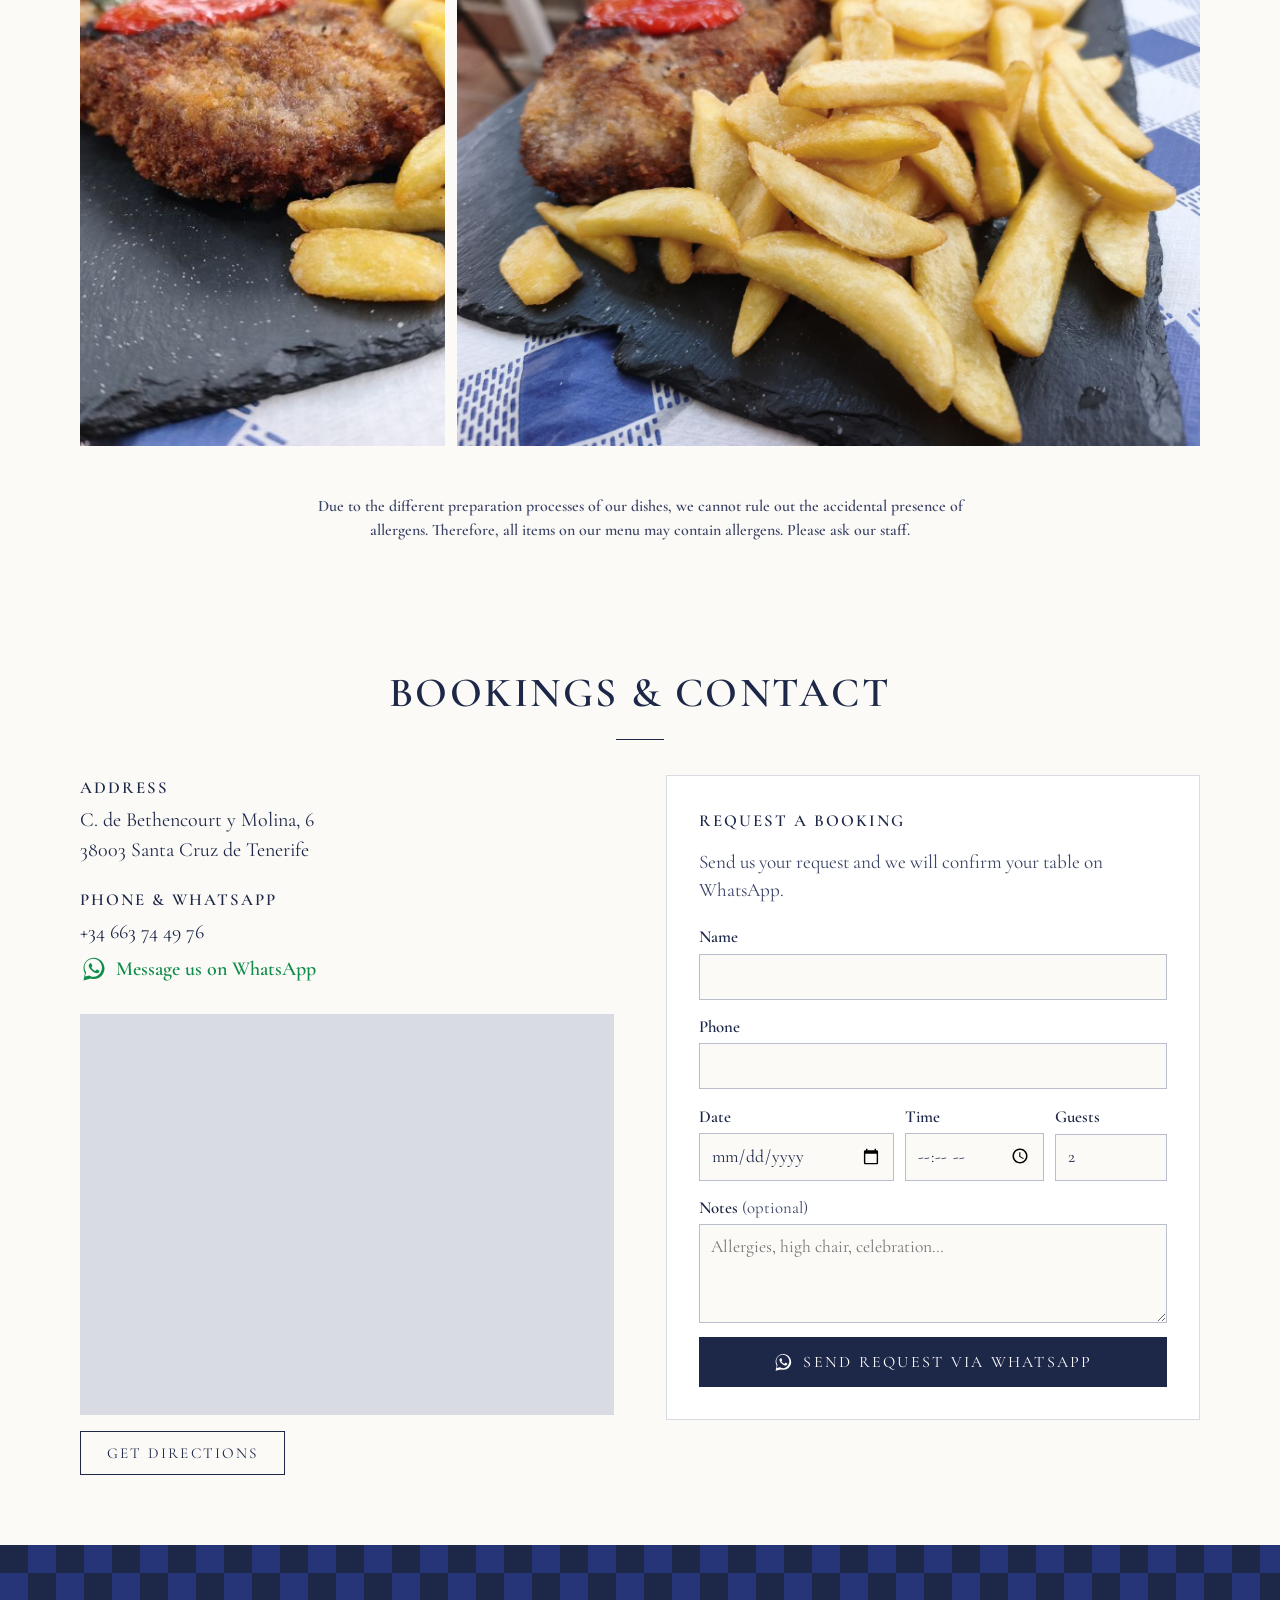
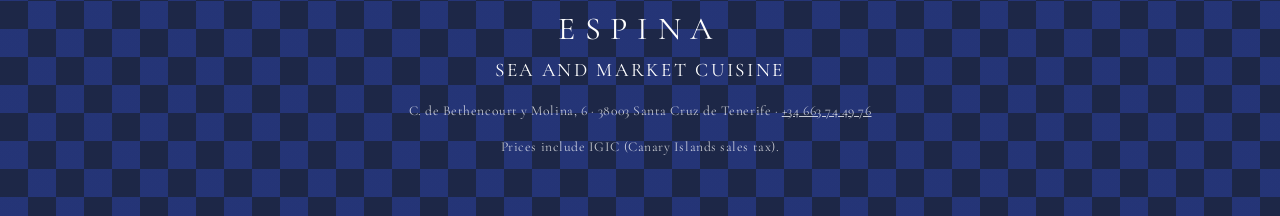
==== commit fbe5e83b: "Añade contacto, mapa, burbuja de WhatsApp y formulario de solicitud de reserva Co-Authored-By: Claud" ====
--- a/en/index.html
+++ b/en/index.html
@@ -15,15 +15,17 @@
   <link rel="preconnect" href="https://fonts.gstatic.com" crossorigin>
   <link href="https://fonts.googleapis.com/css2?family=Cormorant+Garamond:ital,wght@0,400;0,500;0,600;0,700;1,400&display=swap" rel="stylesheet">
   <link rel="stylesheet" href="../styles.css">
+  <script type="application/ld+json">
+  {"@context":"https://schema.org","@type":"Restaurant","name":"Espina","description":"Sea and market cuisine in Santa Cruz de Tenerife.","servesCuisine":["Seafood","Spanish"],"telephone":"+34 663 74 49 76","priceRange":"€€","address":{"@type":"PostalAddress","streetAddress":"C. de Bethencourt y Molina, 6","postalCode":"38003","addressLocality":"Santa Cruz de Tenerife","addressRegion":"Santa Cruz de Tenerife","addressCountry":"ES"},"acceptsReservations":true,"url":"https://retuertographic.github.io/espina/"}
+  </script>
 </head>
 <body>
   <header class="nav">
     <a class="nav__brand" href="#home">Espina</a>
     <nav aria-label="Sections">
-      <a href="#starters">Starters</a>
-      <a href="#market"><span class="hide-sm">From the </span>market</a>
-      <a href="#sharing"><span class="hide-sm">To </span>share</a>
+      <a href="#menu">Menu</a>
       <a href="#gallery">Gallery</a>
+      <a href="#book">Book</a>
       <a class="nav__lang" href="../" hreflang="es" lang="es" title="Versión en español">ES</a>
     </nav>
   </header>
@@ -39,6 +41,7 @@
         <p class="hero__tag">Sea and market cuisine</p>
         <span class="rule" aria-hidden="true"></span>
         <a class="btn" href="#menu">See the menu</a>
+        <a class="btn btn--solid" href="#book">Book a table</a>
       </div>
     </section>
 
@@ -129,19 +132,48 @@
     <aside class="allergens">
       <p>Due to the different preparation processes of our dishes, we cannot rule out the accidental presence of allergens. Therefore, all items on our menu may contain allergens. Please ask our staff.</p>
     </aside>
+
+    <section class="contact" id="book">
+      <h2>Bookings &amp; contact</h2>
+      <div class="contact__grid">
+        <div class="contact__info">
+          <h3>Address</h3>
+          <p><a href="https://www.google.com/maps/search/?api=1&amp;query=C.+de+Bethencourt+y+Molina+6%2C+38003+Santa+Cruz+de+Tenerife" target="_blank" rel="noopener">C. de Bethencourt y Molina, 6<br>38003 Santa Cruz de Tenerife</a></p>
+          <h3>Phone &amp; WhatsApp</h3>
+          <p><a href="tel:+34663744976">+34 663 74 49 76</a></p>
+          <p><a class="contact__wa" href="https://wa.me/34663744976" target="_blank" rel="noopener"><svg viewBox="0 0 32 32" aria-hidden="true" focusable="false"><path fill="currentColor" d="M16.04 3C9.4 3 4 8.36 4 14.96c0 2.1.56 4.17 1.62 5.98L4 29l8.27-2.15a12.1 12.1 0 0 0 3.77.6C22.68 27.45 28 22.1 28 15.5 28 8.9 22.68 3 16.04 3Zm0 21.98c-1.8 0-3.57-.48-5.11-1.39l-.37-.22-4.9 1.27 1.3-4.75-.24-.39a9.9 9.9 0 0 1-1.52-5.34c0-5.47 4.47-9.92 9.96-9.92 5.48 0 9.94 4.69 9.94 10.16 0 5.47-4.46 10.58-9.06 10.58Zm5.45-7.43c-.3-.15-1.77-.87-2.04-.97-.27-.1-.47-.15-.67.15-.2.3-.77.97-.94 1.17-.17.2-.35.22-.65.07-.3-.15-1.26-.46-2.4-1.47-.89-.79-1.49-1.76-1.66-2.06-.17-.3-.02-.46.13-.61.13-.13.3-.35.45-.52.15-.17.2-.3.3-.5.1-.2.05-.37-.02-.52-.08-.15-.67-1.62-.92-2.22-.24-.58-.49-.5-.67-.51h-.57c-.2 0-.52.07-.8.37-.27.3-1.04 1.02-1.04 2.48 0 1.46 1.07 2.88 1.22 3.08.15.2 2.1 3.2 5.08 4.48.71.31 1.27.49 1.7.63.71.23 1.36.2 1.88.12.57-.09 1.77-.72 2.02-1.42.25-.7.25-1.3.17-1.42-.07-.13-.27-.2-.57-.35Z"/></svg><span>Message us on WhatsApp</span></a></p>
+          <!-- OPENING HOURS: pending confirmation from the restaurant -->
+          <div class="contact__map">
+            <iframe src="https://www.google.com/maps?q=C.+de+Bethencourt+y+Molina+6,+38003+Santa+Cruz+de+Tenerife&amp;output=embed" title="Map: Espina, C. de Bethencourt y Molina, 6, 38003 Santa Cruz de Tenerife" loading="lazy" referrerpolicy="no-referrer-when-downgrade"></iframe>
+          </div>
+          <p><a class="btn btn--line" href="https://www.google.com/maps/search/?api=1&amp;query=C.+de+Bethencourt+y+Molina+6%2C+38003+Santa+Cruz+de+Tenerife" target="_blank" rel="noopener">Get directions</a></p>
+        </div>
+
+        <form class="booking" id="reserva-form" novalidate>
+          <h3>Request a booking</h3>
+          <p class="booking__note">Send us your request and we will confirm your table on WhatsApp.</p>
+          <label>Name<input name="nombre" autocomplete="name" required></label>
+          <label>Phone<input name="telefono" type="tel" autocomplete="tel" inputmode="tel" required></label>
+          <div class="booking__row">
+            <label>Date<input name="fecha" type="date" required></label>
+            <label>Time<input name="hora" type="time" step="900" required></label>
+            <label>Guests<input name="personas" type="number" min="1" max="30" value="2" required></label>
+          </div>
+          <label><span>Notes <span class="opt">(optional)</span></span><textarea name="comentarios" rows="3" placeholder="Allergies, high chair, celebration…"></textarea></label>
+          <button class="btn btn--dark" type="submit"><svg viewBox="0 0 32 32" aria-hidden="true" focusable="false"><path fill="currentColor" d="M16.04 3C9.4 3 4 8.36 4 14.96c0 2.1.56 4.17 1.62 5.98L4 29l8.27-2.15a12.1 12.1 0 0 0 3.77.6C22.68 27.45 28 22.1 28 15.5 28 8.9 22.68 3 16.04 3Zm0 21.98c-1.8 0-3.57-.48-5.11-1.39l-.37-.22-4.9 1.27 1.3-4.75-.24-.39a9.9 9.9 0 0 1-1.52-5.34c0-5.47 4.47-9.92 9.96-9.92 5.48 0 9.94 4.69 9.94 10.16 0 5.47-4.46 10.58-9.06 10.58Zm5.45-7.43c-.3-.15-1.77-.87-2.04-.97-.27-.1-.47-.15-.67.15-.2.3-.77.97-.94 1.17-.17.2-.35.22-.65.07-.3-.15-1.26-.46-2.4-1.47-.89-.79-1.49-1.76-1.66-2.06-.17-.3-.02-.46.13-.61.13-.13.3-.35.45-.52.15-.17.2-.3.3-.5.1-.2.05-.37-.02-.52-.08-.15-.67-1.62-.92-2.22-.24-.58-.49-.5-.67-.51h-.57c-.2 0-.52.07-.8.37-.27.3-1.04 1.02-1.04 2.48 0 1.46 1.07 2.88 1.22 3.08.15.2 2.1 3.2 5.08 4.48.71.31 1.27.49 1.7.63.71.23 1.36.2 1.88.12.57-.09 1.77-.72 2.02-1.42.25-.7.25-1.3.17-1.42-.07-.13-.27-.2-.57-.35Z"/></svg><span>Send request via WhatsApp</span></button>
+          <p class="booking__ok" id="reserva-ok" role="status" hidden>WhatsApp has opened with your request. Tap send there and we will reply to confirm.</p>
+        </form>
+      </div>
+    </section>
   </main>
 
   <footer class="footer">
     <p class="footer__brand">Espina</p>
     <p>Sea and market cuisine</p>
+    <p class="footer__small">C. de Bethencourt y Molina, 6 · 38003 Santa Cruz de Tenerife · <a href="tel:+34663744976">+34 663 74 49 76</a></p>
     <p class="footer__small">Prices include IGIC (Canary Islands sales tax).</p>
   </footer>
-  <script>
-    // Respect "reduce motion": keep the header on the still image.
-    if (window.matchMedia('(prefers-reduced-motion: reduce)').matches) {
-      const v = document.querySelector('.hero__video');
-      if (v) { v.removeAttribute('autoplay'); v.pause(); }
-    }
-  </script>
+  <a class="wa-bubble" href="https://wa.me/34663744976" target="_blank" rel="noopener" aria-label="Message us on WhatsApp"><svg viewBox="0 0 32 32" aria-hidden="true" focusable="false"><path fill="currentColor" d="M16.04 3C9.4 3 4 8.36 4 14.96c0 2.1.56 4.17 1.62 5.98L4 29l8.27-2.15a12.1 12.1 0 0 0 3.77.6C22.68 27.45 28 22.1 28 15.5 28 8.9 22.68 3 16.04 3Zm0 21.98c-1.8 0-3.57-.48-5.11-1.39l-.37-.22-4.9 1.27 1.3-4.75-.24-.39a9.9 9.9 0 0 1-1.52-5.34c0-5.47 4.47-9.92 9.96-9.92 5.48 0 9.94 4.69 9.94 10.16 0 5.47-4.46 10.58-9.06 10.58Zm5.45-7.43c-.3-.15-1.77-.87-2.04-.97-.27-.1-.47-.15-.67.15-.2.3-.77.97-.94 1.17-.17.2-.35.22-.65.07-.3-.15-1.26-.46-2.4-1.47-.89-.79-1.49-1.76-1.66-2.06-.17-.3-.02-.46.13-.61.13-.13.3-.35.45-.52.15-.17.2-.3.3-.5.1-.2.05-.37-.02-.52-.08-.15-.67-1.62-.92-2.22-.24-.58-.49-.5-.67-.51h-.57c-.2 0-.52.07-.8.37-.27.3-1.04 1.02-1.04 2.48 0 1.46 1.07 2.88 1.22 3.08.15.2 2.1 3.2 5.08 4.48.71.31 1.27.49 1.7.63.71.23 1.36.2 1.88.12.57-.09 1.77-.72 2.02-1.42.25-.7.25-1.3.17-1.42-.07-.13-.27-.2-.57-.35Z"/></svg></a>
+  <script src="../assets/reserva.js" defer></script>
 </body>
 </html>
--- a/styles.css
+++ b/styles.css
@@ -90,6 +90,18 @@
   transition: background .2s, color .2s;
 }
 .btn:hover, .btn:focus-visible { background: #fff; color: var(--navy); text-shadow: none; }
+.hero .btn { margin: .3rem; }
+.btn--solid { background: #fff; color: var(--navy); text-shadow: none; }
+.btn--solid:hover, .btn--solid:focus-visible { background: transparent; color: #fff; }
+.btn--line, .btn--dark { color: var(--navy); }
+.btn--line:hover, .btn--line:focus-visible { background: var(--navy); color: #fff; }
+.btn--dark {
+  display: inline-flex; align-items: center; justify-content: center; gap: .6rem;
+  background: var(--navy); color: #fff; border-color: var(--navy);
+  font-family: inherit; font-size: 1rem; cursor: pointer; width: 100%; padding: .85rem 1rem;
+}
+.btn--dark:hover, .btn--dark:focus-visible { background: #fff; color: var(--navy); }
+.btn--dark svg { width: 1.3em; height: 1.3em; }
 
 .intro {
   max-width: 40rem; margin: 0 auto; padding: 4rem 1rem 1rem;
@@ -157,6 +169,51 @@
   transition: transform .5s ease;
 }
 .gallery__item:hover img, .gallery__item:focus-visible img { transform: scale(1.04); }
+
+/* Reservas y contacto */
+.contact { max-width: 72rem; margin: 0 auto; padding: 3.5rem 1rem 4rem; scroll-margin-top: 60px; }
+.contact h2 {
+  text-align: center; text-transform: uppercase;
+  font-size: clamp(1.8rem, 5vw, 2.6rem); letter-spacing: .06em; margin-bottom: 2.2rem;
+}
+.contact h2::after { content: ""; display: block; width: 3rem; height: 1px; background: var(--navy); margin: .9rem auto 0; }
+.contact__grid { display: grid; grid-template-columns: 1fr 1fr; gap: clamp(1.5rem, 4vw, 3.5rem); align-items: start; }
+.contact h3 { font-size: 1.05rem; text-transform: uppercase; letter-spacing: .12em; margin: 1.4rem 0 .3rem; }
+.contact__info h3:first-child { margin-top: 0; }
+.contact__info p { margin: 0 0 .4rem; font-size: 1.25rem; }
+.contact__info a { text-decoration: none; }
+.contact__info a:not(.btn):hover { text-decoration: underline; text-underline-offset: 4px; }
+.contact__wa { display: inline-flex; align-items: center; gap: .5rem; color: #128c4a !important; font-weight: 600; }
+.contact__wa svg { width: 1.4em; height: 1.4em; }
+.contact__map { margin: 1.4rem 0 1rem; border: 1px solid var(--line); aspect-ratio: 4 / 3; background: var(--line); }
+.contact__map iframe { display: block; width: 100%; height: 100%; border: 0; }
+
+.booking { background: #fff; border: 1px solid var(--line); padding: clamp(1.2rem, 3vw, 2rem); display: grid; gap: .9rem; }
+.booking h3 { margin: 0; }
+.booking__note { margin: 0 0 .3rem; color: var(--navy-soft); }
+.booking label { display: grid; gap: .25rem; font-weight: 600; font-size: 1.05rem; }
+.booking .opt { font-weight: 400; color: var(--navy-soft); }
+.booking input, .booking textarea {
+  font: inherit; font-size: 1.1rem; font-weight: 400; color: var(--navy);
+  padding: .55rem .7rem; border: 1px solid #b9bdcc; border-radius: 0; background: var(--paper); width: 100%;
+}
+.booking input:focus, .booking textarea:focus { outline: 2px solid var(--navy); outline-offset: 1px; border-color: var(--navy); }
+.booking input:user-invalid { border-color: #b3261e; }
+.booking__row { display: grid; grid-template-columns: 1.4fr 1fr .8fr; gap: .7rem; }
+.booking__ok { margin: 0; padding: .7rem .9rem; background: #e7f5ec; color: #14532d; font-weight: 600; }
+
+/* Burbuja de WhatsApp */
+.wa-bubble {
+  position: fixed; right: max(1rem, env(safe-area-inset-right)); bottom: max(1rem, env(safe-area-inset-bottom)); z-index: 20;
+  width: 3.6rem; height: 3.6rem; border-radius: 50%;
+  display: grid; place-items: center;
+  background: #25d366; color: #fff;
+  box-shadow: 0 6px 20px rgba(0,0,0,.25);
+  transition: transform .2s;
+}
+.wa-bubble svg { width: 2rem; height: 2rem; }
+.wa-bubble:hover, .wa-bubble:focus-visible { transform: scale(1.08); }
+.footer a { color: inherit; }
 
 .allergens {
   max-width: 46rem; margin: 2rem auto 4rem; padding: 0 1rem;
@@ -189,6 +246,10 @@
   .hero__art { height: 95%; left: -25%; opacity: .3; }
   .hero::before { background: linear-gradient(180deg, rgba(20,27,52,.3) 0%, rgba(20,27,52,.8) 100%); }
   .gallery__grid { grid-template-columns: 1fr 1fr; gap: .5rem; }
+  .contact__grid { grid-template-columns: 1fr; }
+  .booking__row { grid-template-columns: 1fr 1fr; }
+  .booking__row label:last-child { grid-column: span 2; }
+  .contact { scroll-margin-top: 84px; }
   .gallery__item--wide { grid-column: span 2; }
   .market { font-size: 1.15rem; }
   .market td { font-size: 1rem; }
@@ -197,5 +258,5 @@
 
 @media (prefers-reduced-motion: reduce) {
   html { scroll-behavior: auto; }
-  .gallery__item img { transition: none; }
-}
+  .gallery__item img, .wa-bubble { transition: none; }
+}
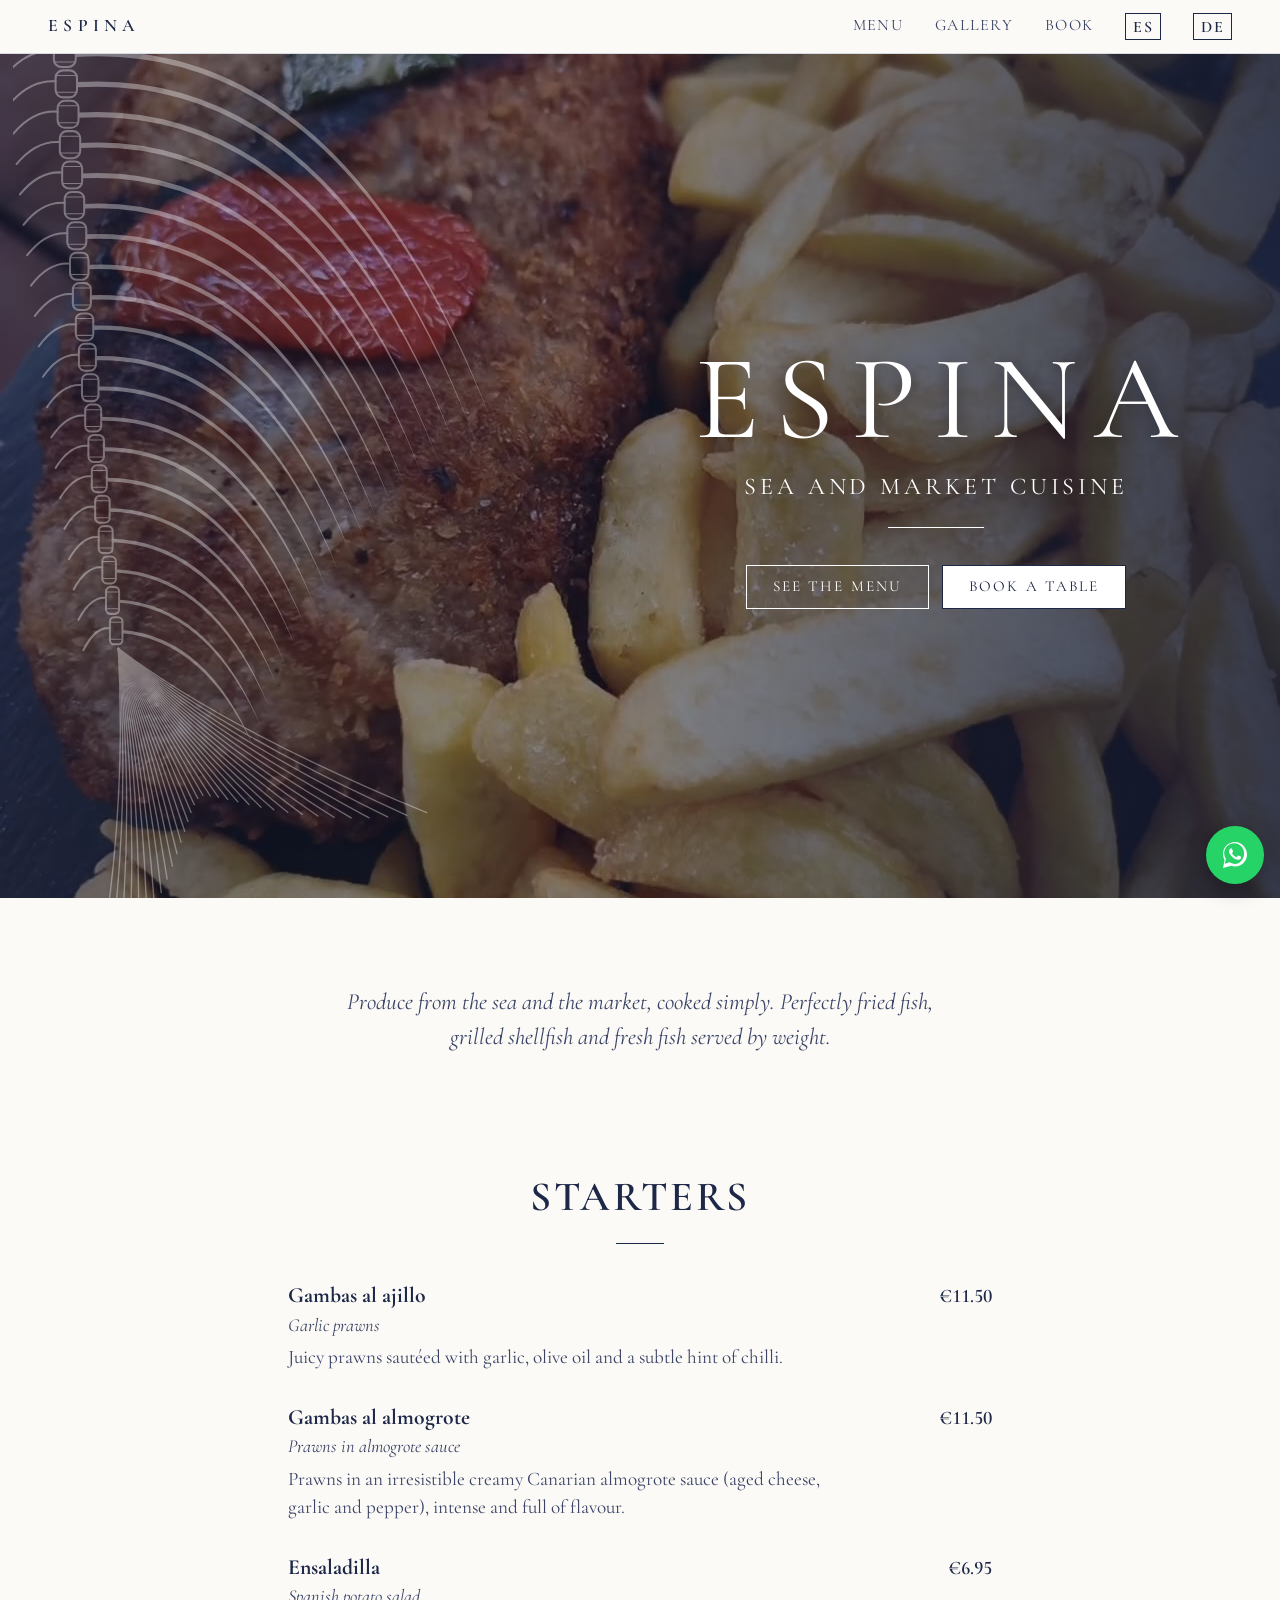
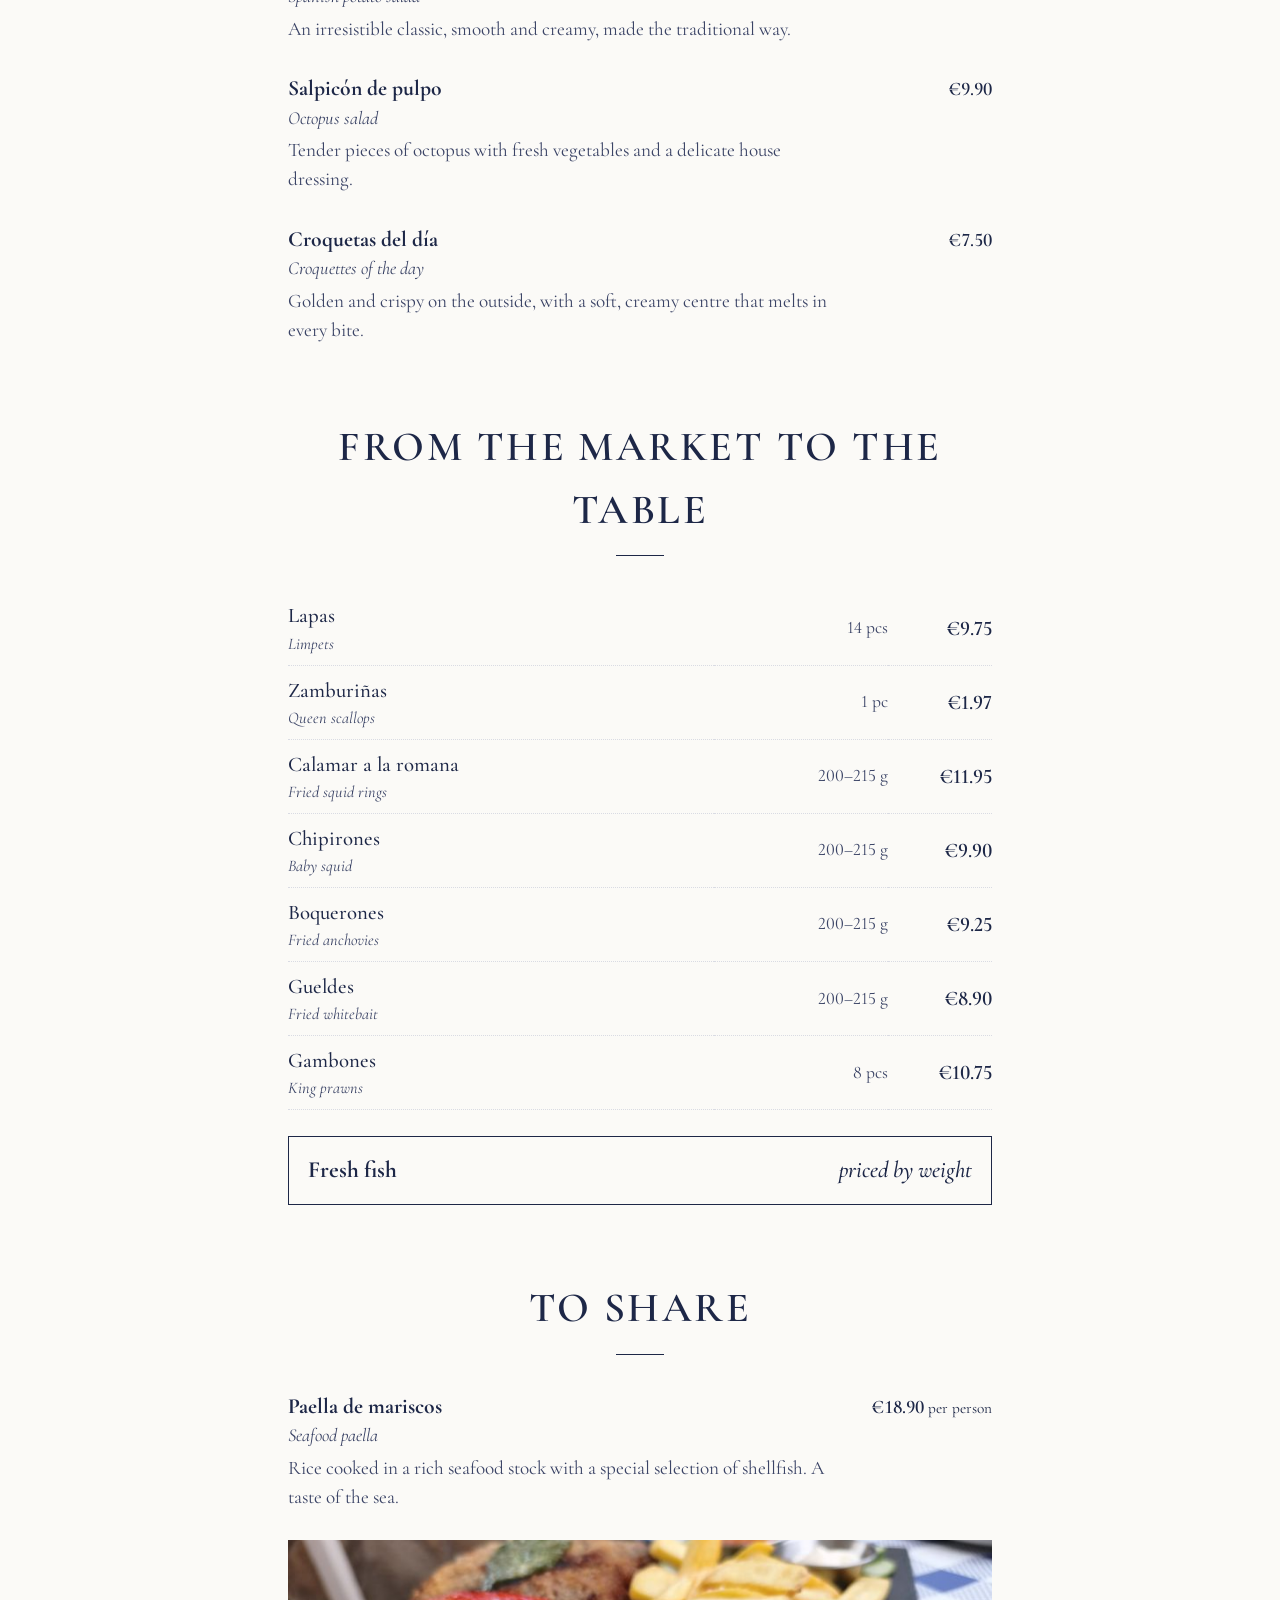
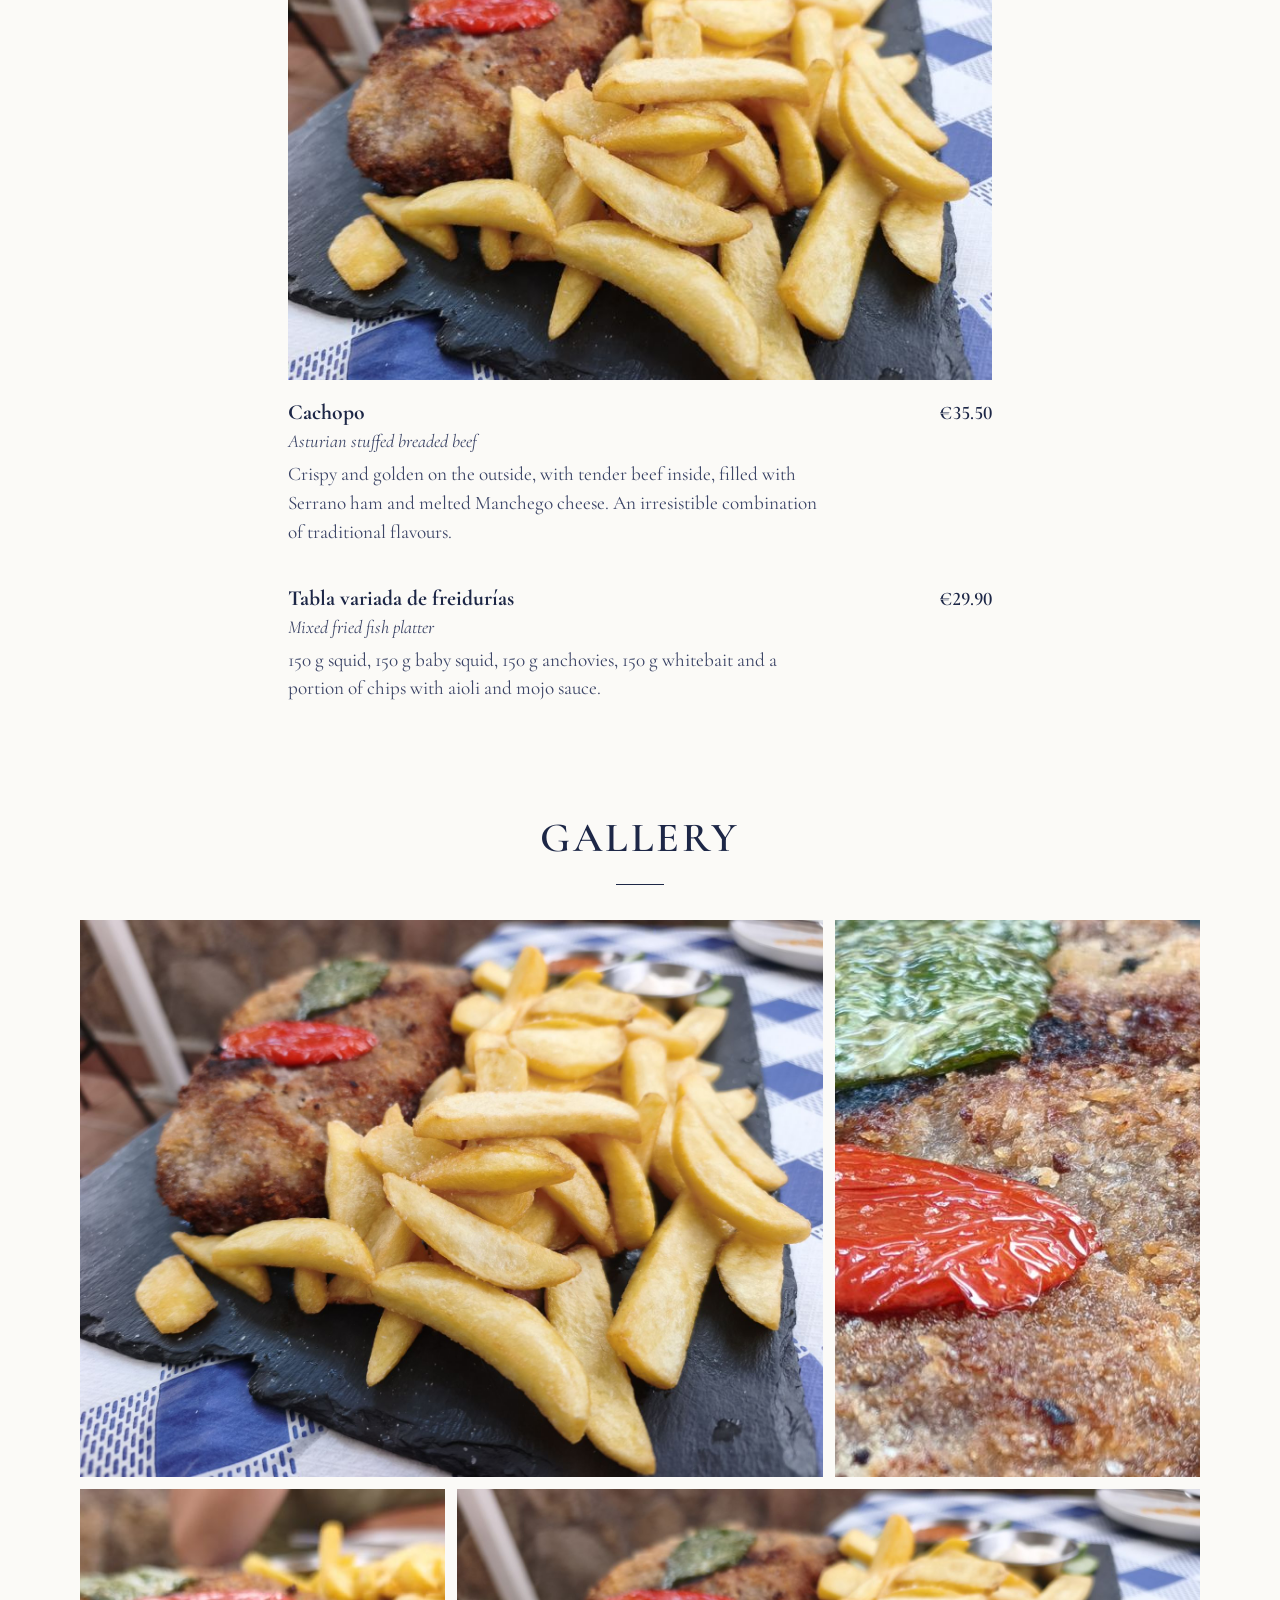
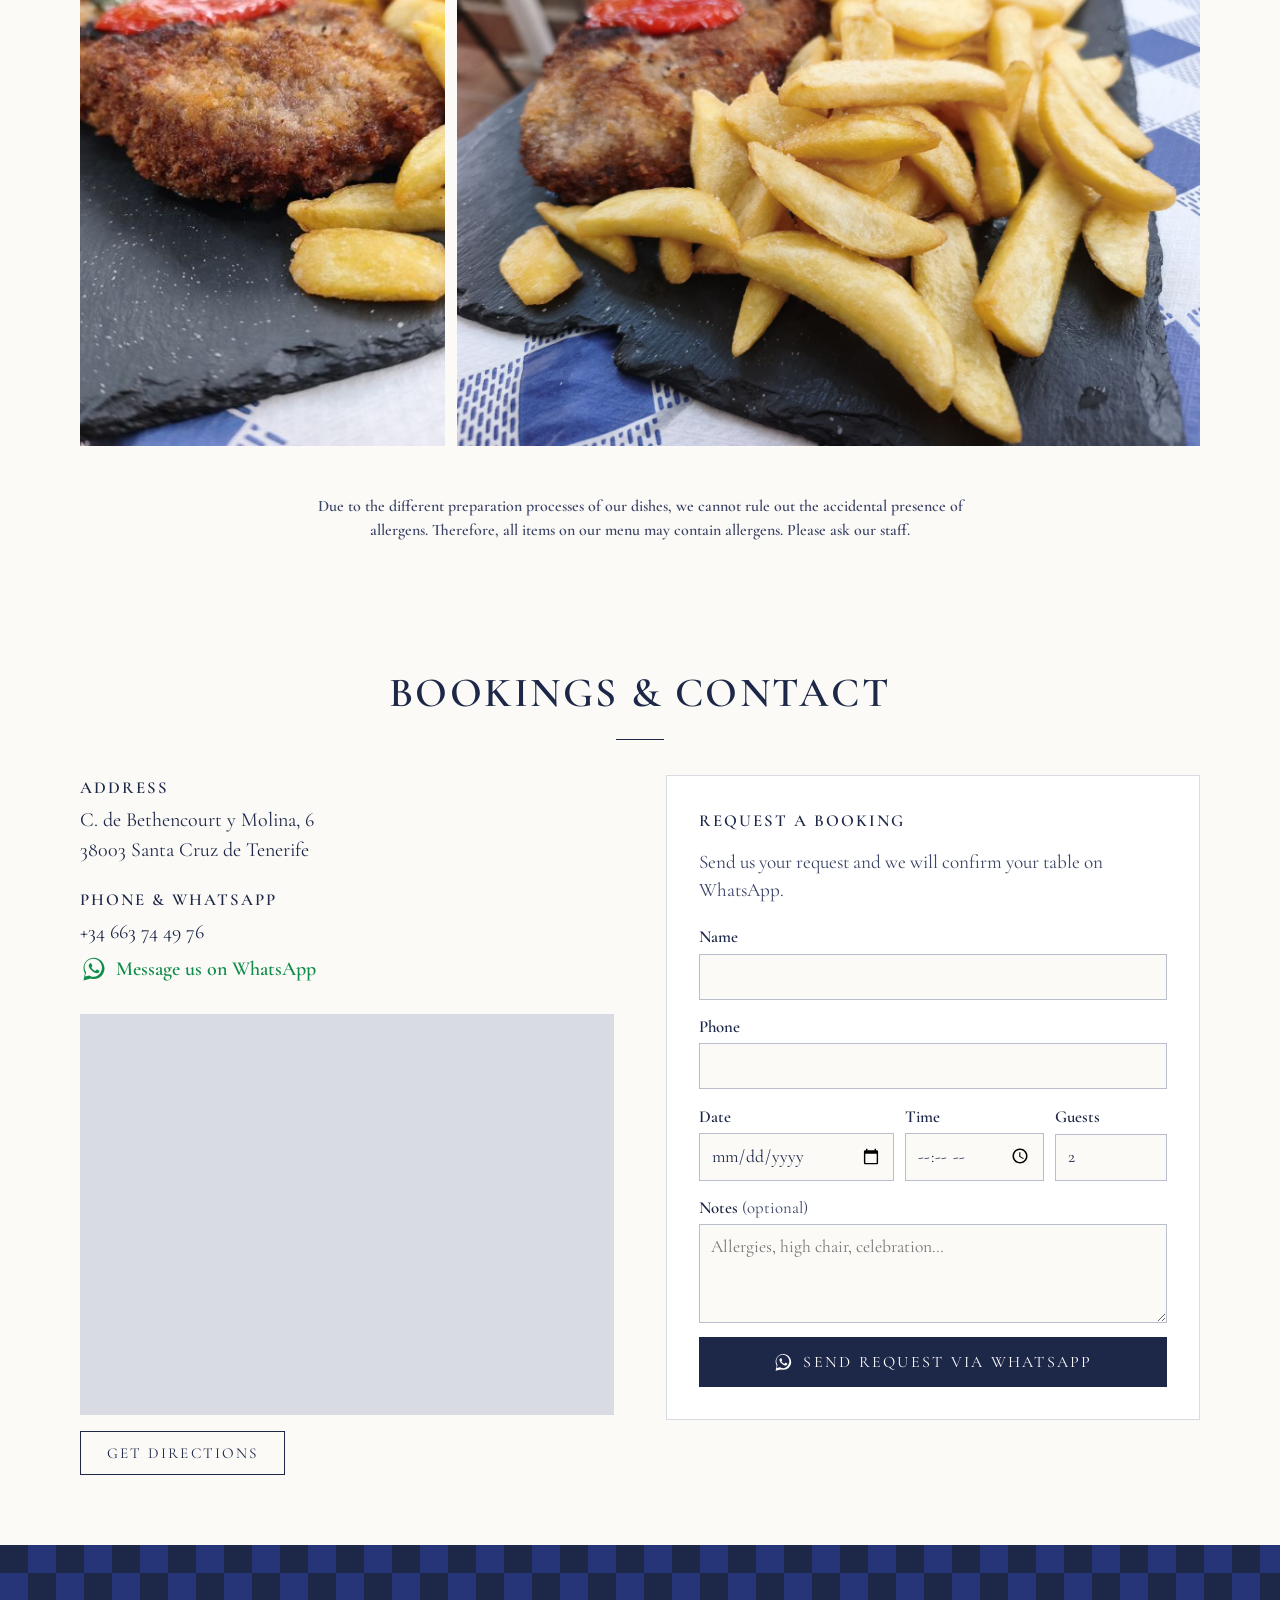
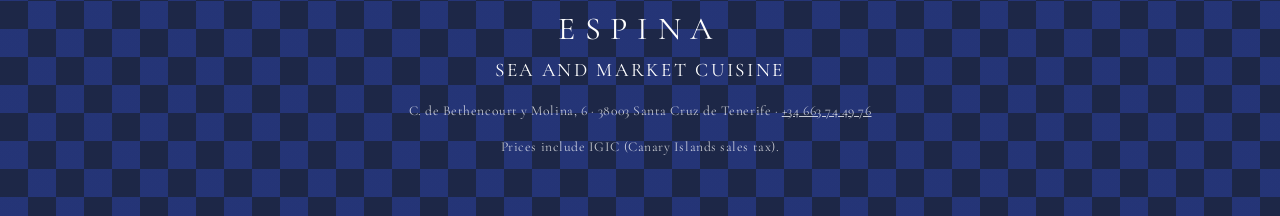
==== commit cdba4278: "Añade versión en alemán y selector de idioma ES/EN/DE Co-Authored-By: Claude Opus 5.5 <noreply@anthr" ====
--- a/en/index.html
+++ b/en/index.html
@@ -10,6 +10,7 @@
   <meta property="og:image" content="../assets/img/cachopo-mesa.jpg">
   <link rel="alternate" hreflang="es" href="../">
   <link rel="alternate" hreflang="en" href="./">
+  <link rel="alternate" hreflang="de" href="../de/">
   <link rel="icon" href="../assets/favicon.svg" type="image/svg+xml">
   <link rel="preconnect" href="https://fonts.googleapis.com">
   <link rel="preconnect" href="https://fonts.gstatic.com" crossorigin>
@@ -27,6 +28,7 @@
       <a href="#gallery">Gallery</a>
       <a href="#book">Book</a>
       <a class="nav__lang" href="../" hreflang="es" lang="es" title="Versión en español">ES</a>
+      <a class="nav__lang" href="../de/" hreflang="de" lang="de" title="Deutsche Version">DE</a>
     </nav>
   </header>
 
